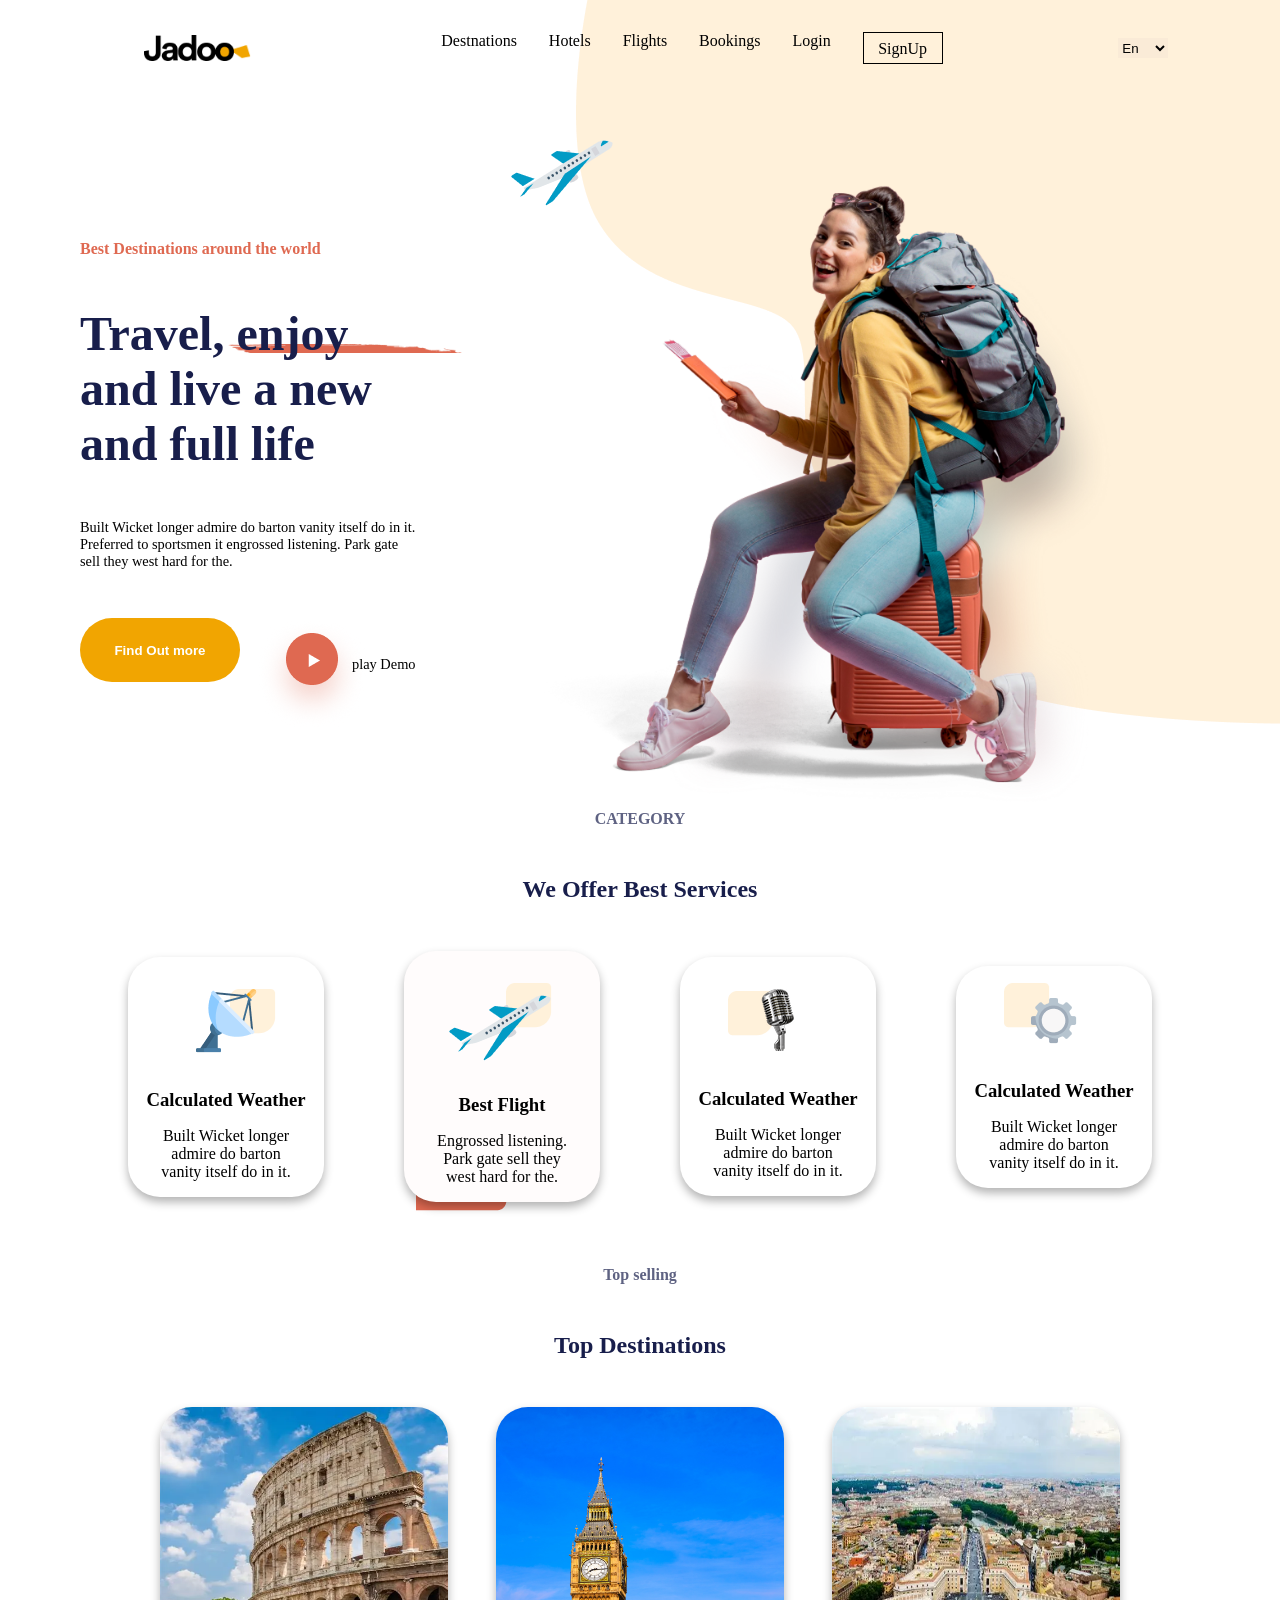
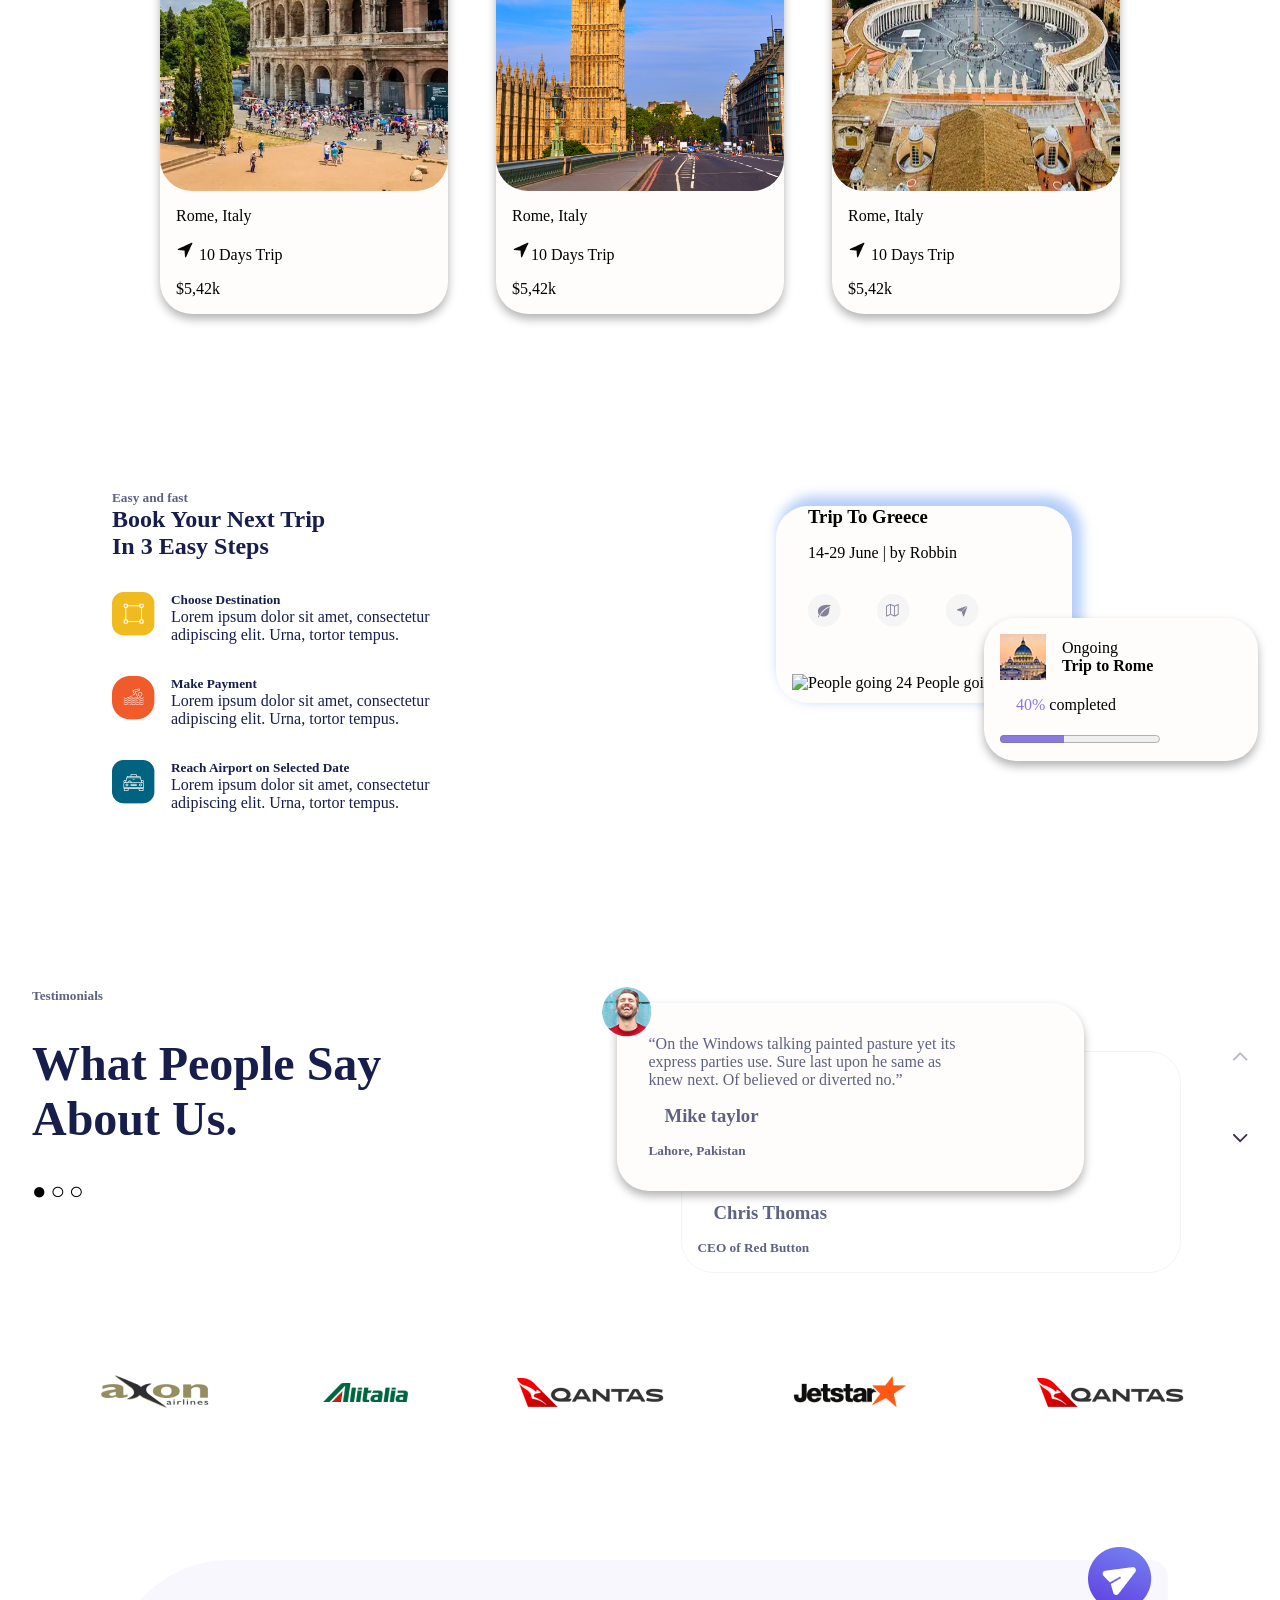
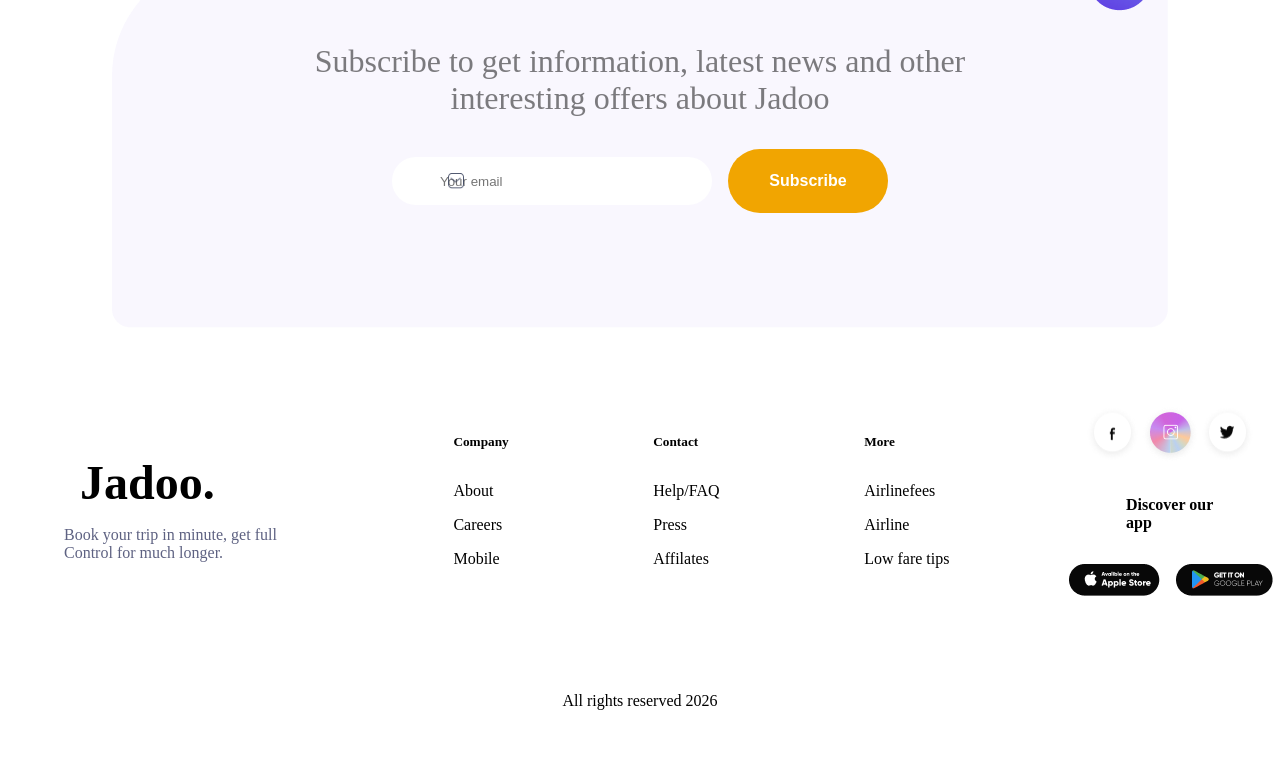
==== pages/index.html @ 971b290c "Created a subscribe section and info session with footer arrange the project folders" ====
<!DOCTYPE html>
<html lang="en">

<head>
    <meta charset="UTF-8">
    <meta name="viewport" content="width=device-width, initial-scale=1.0">
    <link rel="stylesheet" href="/pages/Styles/style.css">
    <link rel="stylesheet" href="/assents/assets/image/favicon.png">
    <title>Jadoo Travel Agency</title>
</head>

<body>
    <header class="">
        <!--navbar-->
        <nav class="nav-container">
            <!-- logo -->
            <img src="/assets/image/Jadoo.png" alt="jadoo logo" class="logo">
            <img src="/assets/image/Rectangle 24.png" alt="" class="logoColor">
            <!-- navlist -->
            <ul class="zIndex-1">
                <li> <a href="">Destnations</a></li>
                <li> <a href="">Hotels</a></li>
                <li> <a href="">Flights</a></li>
                <li> <a href=""> Bookings</a></li>
                <li> <a href=""> Login</a></li>
                <li class="signUp"> <a href=""> SignUp</a> </li>
            </ul>
            <div class="lang zIndex-1">
                <select name="language" id="" class="langSelector">
                    <option value="En" selected>En</option>
                    <option value="Fa">Fa</option>
                </select>
            </div>
        </nav>
        <div class="headerDecor">
            <img src="/assets/image/Decore.png" alt="" class="decorIMG">
            <img src="/assets/image/plane.png" alt="" class="PlaneIMG">
        </div>
 <!-- Responsive navbar -->

  <section class="mobileMenue display-desktop-none">
    <a href=""> <img src="/assets/image/menue.png" alt=""></a>
    <nav>
        <img src="/assets/image/Jadoo.png" alt="jadoo logo" class="logo">
         <ul class="">
                <li> <a href="">Destnations</a></li>
                <li> <a href="">Hotels</a></li>
                <li> <a href="">Flights</a></li>
                <li> <a href=""> Bookings</a></li>
                <li> <a href=""> Login</a></li>
                <li class="signUp"> <a href=""> SignUp</a> </li>
            </ul>
            <div class="lang">
                <select name="language" id="" class="langSelector">
                    <option value="En" selected>En</option>
                    <option value="Fa">Fa</option>
                </select>
            </div>
    </nav>
  </section>

        <!-- banner -->
        <section class="bnnerSection">
            <div class="bannerInfo">
                <h6>
                    Best Destinations around the world
                </h6>
                <h1>
                    Travel, <span class="underline-text zIndex-1"> enjoy </span> <br>
                    and live a new <br>
                    and full life
                </h1>
                <p>Built Wicket longer admire do barton vanity itself do in it. <br>
                    Preferred to sportsmen it engrossed listening. Park gate <br>
                    sell they west hard for the.</p>
                <img src="/assets/image/underline.png" alt="" class="underline">

                <div class="bannerdemo">
                    <button class="bannerBTN"> Find Out more</button>
                    <img src="/assets/image/Play button.png" alt="" class="demoIMG">
                    <p class="demoText">play Demo</p>
                    <div class="travelIMG">
                        <img src="/assets/image/Traveller 1.png" alt="" class="travelIMG">
                    </div>

                </div>
            </div>
        </section>
    </header>
    <!-- main Content -->
    <main>
        <!-- category section -->
        <section class="category  d-flex f-dir-col align-items-center gap3 w-100">
            <h4 class="text-color2">CATEGORY</h4>
            <h1 class="text-color1"> We Offer Best Services</h1>
            <div
                class=" card-container d-flex f-dir-row justify-content-center align-items-center  gap5 w-80 text-center">
                <!-- card1 -->
                <div class=" card1 pos-rel box-shadow-1 border-radius2 w-20 padding1">

                    <div class="padding-2">
                        <img src="/assets/image/satellite-dish.png" alt="" class=" ">
                        <img src="/assets/image/card rect.png" alt="" class="pos-abs right1 top1 zIndex-2 ">
                    </div>
                    <div class="margin1">
                        <h3>Calculated Weather</h3>
                        <p class="margin-top1">Built Wicket longer <br>
                            admire do barton <br>
                            vanity itself do in it.</p>
                    </div>
                </div>
                <!-- card2 -->
                <div class="card2 background-color  pos-rel zIndex-1 box-shadow-1 border-radius2 w-20 padding1">

                    <div class="">
                        <img src="/assets/image/plane.png" alt="" class="card-icon">
                        <img src="/assets/image/card rect.png" alt="" class="pos-abs right1 top1 zIndex-2 ">
                    </div>
                    <div class="margin1">
                        <h3 class="">Best Flight</h3>
                        <p class="margin-top1">
                            Engrossed listening. <br>
                            Park gate sell they <br>
                            west hard for the.
                        </p>
                    </div>
                </div>
                <!-- card3 -->
                <div class="card3 pos-rel box-shadow-1 border-radius2 w-20 padding1">

                    <div class="padding-2">
                        <img src="/assets/image/microphone.png" alt="" class=" ">
                        <img src="/assets/image/card rect.png" alt="" class="pos-abs bottom2 left2 zIndex-2 ">
                    </div>
                    <div class="margin1">
                        <h3>Calculated Weather</h3>
                        <p class="margin-top1">Built Wicket longer <br>
                            admire do barton <br>
                            vanity itself do in it.</p>
                    </div>
                </div>
                <!-- card4 -->
                <div class="card4 pos-rel box-shadow-1 border-radius2 w-20 padding1">

                    <div class="padding-2">
                        <img src="/assets/image/spanner.png" alt="" class=" ">
                        <img src="/assets/image/card rect.png" alt="" class="pos-abs bottom2 left2 zIndex-2 ">
                    </div>
                    <div class="margin1">
                        <h3>Calculated Weather</h3>
                        <p class="margin-top1">Built Wicket longer <br>
                            admire do barton <br>
                            vanity itself do in it.</p>
                    </div>
                </div>

            </div>
            <img src="/assets/image/under Card.png" alt="" class=" width3 height4 pos-abs top3 left3">
        </section>
        <!-- Top selling -->
        <section
            class="topSelling padding-2 d-flex f-dir-col align-items-center justify-content-center margin-auto w-80">
            <h4 class="text-color2 padding-2">Top selling</h4>
            <h1 class="text-color1 padding-1">Top Destinations</h1>
            <div class=" card-container d-flex f-dir-row align-items-center justify-content-center margin-2 gap3 w-100">
                <div class="card1 box-shadow-1 background-color border-radius2  f-1">
                    <img src="/assets/image/rome.webp" alt=""
                        class="d-block border-radius2 w-100 aspect-ratio1 object-fit-cover">
                    <p class=" margin-1"> Rome, Italy </p>

                    <p class="margin-1"> <span> <img src="/assets/image/navigation 1.png" alt=""> 10 Days Trip</span></p>
                    <p class="margin-1">$5,42k</p>
                </div>
                <div class="card2 box-shadow-1 background-color border-radius2  f-1">
                    <img src="/assets/image/london.jpg" alt=""
                        class="d-block border-radius2 w-100 aspect-ratio1 object-fit-cover">
                    <p class=" margin-1"> Rome, Italy </p>

                    <p class="margin-1"> <span> <img src="/assets/image/navigation 1.png" alt=""></span>10 Days Trip </p>
                    <p class="margin-1">$5,42k</p>
                </div>
                <div class="card3 box-shadow-1 background-color border-radius2  f-1">
                    <img src="/assets/image/Europ.webp" alt=""
                        class="d-block border-radius2 w-100 aspect-ratio1 object-fit-cover">
                    <p class=" margin-1"> Rome, Italy </p>

                    <p class="margin-1"> <span> <img src="/assets/image/navigation 1.png" alt=""></span> 10 Days Trip</p>
                    <p class="margin-1">$5,42k</p>
                </div>
            </div>
        </section>
        <!-- Easy and fast section -->
        <section class="trip-section d-flex justify-content-space f-dir-row gap6 margin-0 margin-top1 padding-6">

            <div class="first-part ">

                <div class="heading-area margin-bottom ">
                    <h5 class="text-color2">Easy and fast</h5>

                    <h1 class="text-color1">
                        Book Your Next Trip <br>
                        In 3 Easy Steps
                    </h1>
                </div>
                <div class="steps ">

                    <div class="step d-flex f-dir-row gap1">

                
                        <div class="icon">
                            <img src="/assets/image/icon1.png" alt="Choose destination icon" class="">
                        </div> 

                        <div class="step-content text-color1">
                            <h5>Choose Destination</h5>
                            <p>
                                Lorem ipsum dolor sit amet, consectetur <br>
                                adipiscing elit. Urna, tortor tempus.
                            </p>
                        </div>

                    </div>
                    <div class="step d-flex f-dir-row gap1">

                        <div class="icon">
                            <img src="/assets/image/icon2.png" alt="Choose destination icon" class="">
                        </div>

                        <div class="step-content text-color1">
                            <h5>Make Payment</h5>
                            <p>
                                Lorem ipsum dolor sit amet, consectetur <br>
                                adipiscing elit. Urna, tortor tempus.
                            </p>
                        </div>

                    </div>
                    <div class="step d-flex f-dir-row gap1" >

                        <div class="icon">
                            <img src="/assets/image/icon3.png" alt="Choose destination icon" class="">
                        </div>

                        <div class="step-content text-color1 ">
                            <h5>Reach Airport on Selected Date</h5>
                            <p>
                                Lorem ipsum dolor sit amet, consectetur <br>
                                adipiscing elit. Urna, tortor tempus.
                            </p>
                        </div>

                    </div>
                   
                </div>
            </div>
            <!-- second box -->
            <div class="second-part pos-rel padding-right">
<!-- box1 -->
                <div class="box1 border-radius2 background-color pos-rel box-shadow-2">
                    <div class="trip/assets/image/>
                        <img src="/assets/image/box/assets/image/png" alt="Trip to Greece" class="w-95">
                    </div>
                    <div class="trip-info margin-top1">
                        <h3 class="margin-top1">Trip To Greece</h3>

                        <p class="margin-top1">
                            14-29 June | by Robbin
                        </p>
                   </div>
                   <div class="trip-icons margin-1 ">

                        <img src="/assets/image/LEAF.png" alt="Nature" class="padding-1">
                        <img src="/assets/image/map icon.png" alt="Map" class="padding-1 ">
                        <img src="/assets/image/send.png" alt="Send" class="padding-1">

                    </div>
                    <div class="people-going d-flex align-items-center justify-content-space gap1 margin-1 ">
                        <p class="people-count">
                            <img src=/assets/image/building 1.png" alt="People going">
                            <span>24 People going</span>
                        </p>
                        <button class="favoriteBTN" type="button" aria-label="Add trip to favorites">&#9825;</button>
                    </div>
                </div>
<!-- Box 2 -->
                <div class="box2 border-radius2 background-color pos-abs  top-left4 box-shadow-1 w-70 h-1 padding-1 ">
                    <div class="box2-content d-flex f-dir-row align-items-center gap1 ">
                        <img src="/assets/image/box2.png" alt="Rome trip/assets/image/ class="d-inline-block w-h-round">
                        <div class="d-flex f-dir-col ">
                             <p class="ongoing-label">Ongoing</p>
                        <h4 class="rome-trip-label">Trip to Rome</h4>
                        </div>
                       
                    </div>
                   <p class="progressCount margin-0 padding-1">
                        <span class="purple-color">40%</span> completed
                   </p>
                    <progress max="100" value="40" class="progressBar purple-color"></progress>
                </div>

            
            </div>


        </section>
<!-- Testemonial -->
 <section class="Testimonials padding-1 d-flex f-dir-row gap3 justify-content-space align-items-center  ">
    <div class="rightSide f-1">
        <h5 class=" margin-1 text-color2">Testimonials</h5>
        <p class="padding-1 text-color1 font-size4">What People Say <br>
            About Us.</p>
            <div class="dots padding-1">
            <span class="font-size1">&#9679;</span>
            <span class="font-size1">&cir;</span>
            <span class="font-size1">&cir;</span>
            </div>
            
    </div>
    
    <div class="secondBox f-1 pos-rel zIndex-1 ">
        <div class="testemonialCard w-fit pos-rel background-color border-radius2 box-shadow-1 padding-2 zIndex-1">
            <img src="/assets/image/comment.png" alt="User Profile" class="w-h-round pos-abs top-right5 zIndex-1">
            <p class="text-color2 padding-right">“On the Windows talking painted pasture yet its <br>
                 express parties use. Sure last upon he same as <br>
                 knew next. Of believed or diverted no.”</p>
                 <h3 class="margin-1 text-color2">
                    Mike taylor
                 </h3 >
                 <h5 class="testimonial-location text-color2">Lahore, Pakistan</h5>
        </div>
            <div class="underBox pos-abs border top-bottom6 margin-0 border-radius2 padding-1 ">
                 <p class="text-color2 padding-2">“On the Windows talking painted pasture yet its <br>
                 express parties use. Sure last upon he same as <br>
                 knew next. Of believed or diverted no.”</p>
                 <h3 class="margin-1 text-color2">
                  Chris Thomas
                 </h3 >
                  <h5 class="testimonial-location text-color2">CEO of Red Button</span>
                 </div>
    </div>
    <div class="arrow d-flex f-dir-col gap4 margin-0 padding-1">
        <span><img src="/assets/image/Vector 2.png" alt=""></span>
        <span><img src="/assets/image/Vector 3.png" alt=""></span>
    </div>
 </section>
<!--Logo Section -->
<section>
   <div class="d-flex f-dir-row align-items-center justify-content-space padding-6 ">
     <img src="/assets/image/logo1.png" alt="">
    <img src="/assets/image/logo2.png" alt="">
    <img src="/assets/image/logo3.png" alt="">
    <img src="/assets/image/logo4.png" alt="">
    <img src="/assets/image/logo5.png" alt="">
   </div>
</section>
<!-- Subscribe -->
 <section class="subscribtion pos-rel">
    <img src="/assets/image/send Icon.png" alt="" class="sendIcon pos-abs right-top8">
    <div>
        <p class="">Subscribe to get information, latest news and other <br>
interesting offers about Jadoo</p>
    </div>
    <div class="email-area pos-rel padding-2">
    <span class="pos-abs left7 email-icon">
        <img src="/assets/image/email.png" alt="">
    </span>

    <input type="text" placeholder="Your email">
    <button type="button" class="bannerBTN font-size2">Subscribe</button>
</div>
 </section>
<!-- Info Section -->
 <section class="infoContainer  margin-2 d-flex f-dir-row justify-content-space align-items-center">
    <div class="name-container padding-2">
        <h2 class="margin-1 font-size4">Jadoo.</h2>
        <p class="text-color2">Book your trip in minute, get full <br>
Control for much longer.
</p>
    </div>
    <div class="company d-flex gap2 f-dir-col ">
        <h5>Company</h5>
        <ul class="list-style-none d-flex gap1 f-dir-col ">
            
            <li>About</li>
            <li>Careers</li>
            <li>Mobile</li>
        </ul>
    </div>
    <div class="contact d-flex gap2 f-dir-col ">
        <h5>Contact</h5>
        <ul class=" list-style-none  d-flex gap1 f-dir-col">  
            <li>Help/FAQ</li>
            <li>Press</li>
            <li>Affilates</li>
        </ul>
    </div>
    <div class="more d-flex gap2 f-dir-col">
         <h5 class="">More</h5>
        <ul class="list-style-none  d-flex gap1 f-dir-col">    
            <li>Airlinefees</li>
            <li>Airline</li>
            <li>Low fare tips</li>
        </ul>
    </div>
    <div class="logo d-flex f-dir-col gap2">
        <div class="d-flex f-dir-row justify-content-center ">
            <img src="/assets/image/facebook.png" alt="">
            <img src="/assets/image/Social.png" alt="">
            <img src="/assets/image/Social (1).png" alt="">
        </div>
        <div class="d-flex f-dir-col align-items-center gap2">
            <h4>Discover our app</h4>
            <div class="d-flex f-dir-row gap1">
          <img src="/assets/image/Play Store.png" alt="">
            <img src="/assets/image/Google Play.png" alt=""></div>
          
        </div>
    </div>
 </section>

    </main>
    <footer class="padding-2 text-center margin-2">
        <p>All rights reserved 2026</p>
    </footer>
</body>

</html>
---- pages/Styles/style.css ----
*{
    box-sizing: border-box;
   margin: 0;
   padding: 0;
   transition: all 0.1s ease-in;
}
/* Header Style */
header{
   position: relative;
}
.logo{
    position: relative;
    margin: 2rem;
    width:90px;
}
.logoColor{
    width: 2rem;
    position: absolute;
    top: 2.8rem;
    left: 13.7rem;
    z-index: -1;
}
/* Navabr style */
.nav-container{
    display: flex;
    flex-direction: row;
    align-items: center;
    justify-content: space-evenly;
    gap: 2rem;
}
.nav-container a{
   text-decoration: none;
   color: black;
}
.nav-container ul{
    display: flex;
     margin: 2rem;
     list-style: none;
     gap: 2rem;

}
.signUp{
    border: solid 1px black;
   width: 5rem;
   height: 2rem;
   text-align: center;
   line-height: 2rem;
}
.langSelector{
    border: none;
    width: 50px;
    height: 20px;
    background-color: antiquewhite;
}
.langSelector:hover{
    cursor: pointer;
    background-color: azure;
    transition: all 0.3s ease-in;
}

/* Right side images */
.decorIMG{
    position: absolute;
    right: 0;
    top: 0; 
}
.PlaneIMG{
    position: absolute;
    right: 40rem;

}
.zIndex-1{
    z-index: 100;
}
/* banner style */
.bnnerSection{
    position: relative;
    display: flex;
    margin-top:4rem;
    width: 100%;
}
.bannerInfo{
    display: flex;
    flex-direction: column;
    justify-content: center;
    padding: 5rem;
    gap: 3rem;
   
}
.bannerInfo h6{
    color: #DF6951;
    font-size: 1rem;
}
.bannerInfo h1{
    font-size: 3rem;
    color: #181E4B;
}
.underline{
    width: 18rem;
    position: absolute;
    top: 11.5rem;
   left: 14rem;

}
.underline-text{
    position: relative;
}
.bannerInfo p{
    font-size: 0.9rem;
}
.bannerdemo{
 flex-direction: row;
 display: flex;
 gap: 1rem;

}
.bannerBTN{
    width: 10rem;
    height: 4rem;
    border: none;
    background-color: #F1A501;
    color: white;
    border-radius: 5rem;
   font-weight: bold;
}
.demoIMG{
    position: relative;
}
.demoText{
    position: absolute;
    left: 22rem;
    top: 31rem;
   
}
.travelIMG{
    position: absolute;
    right: 5rem;
    bottom: 0;
    width: 70%;  
}

/* Main Content style */
.favoriteBTN{
    width: 2.5rem;
    height: 2.5rem;
    display: inline-flex;
    align-items: center;
    justify-content: center;
    padding: 0;
    font-size: 2rem;
    background: none;
    border: none;

 }
.favoriteBTN:hover{
    color: red;
}
.boxIMG{
    width: 50px;
    height: 50px;
    border-radius: 5rem;
    
}
.subscribtion{
    background: url(/image/back.png) center no-repeat;
    text-align: center;
    border-radius: 10rem;
    padding: 6rem;
}
.subscribtion p{
    font-size: 2rem;
    opacity: 0.5;
}
.subscribtion input{
    width: 20rem;
    height: 3rem;
    border: none;
    border-radius: 1.5rem;
    padding: 0 1rem 0 3rem;
    margin-top: 0;
   
}
.email-area{
    display: flex;
    align-items: center;
    justify-content: center;
    gap: 1rem;
}
.email-icon{
    display: flex;
    align-items: center;
    pointer-events: none;
}
.email-icon img{
    width: 1rem;
    height: 1rem;
}

/* classBased style */
.background-color{
    background-color: rgb(255, 252, 252);
}

.text-color1{
    color: #181E4B;
    
}
.text-color2{
    color: #5E6282;
}
.purple-color{
    accent-color: #8A79DF;
    color: #8A79DF;
}
.font-size1{
    font-size: 1.5rem;
}
.font-size2{
    font-size: 1rem
}
.font-size3{
    font-size:12px;
}
.font-size4{
    font-size: 3rem;
    font-weight: bold;
}
.text-center{
    text-align: center;
}

.d-inline-block{
    display: inline;
}
.border-radius2{
    border-radius: 2rem;
}
.display-desktop-none{
    display: none ;
}
.d-flex{
    display: flex;
}
.f-1{
    flex: 1;
}
.f-dir-row{
    flex-direction: row;
}
.f-dir-col{
    flex-direction: column;
}
.justify-content-center{
    justify-content: center;
    
}
.justify-content-space{
    justify-content: space-between;
}
.justify-content-evenly{
    justify-content: space-evenly;
}
.align-items-center{
   align-items: center;
}
.aspect-ratio1{
    aspect-ratio: 3/4;
}
.boject-fit-cover{
    object-fit: cover;
}
.gap1{
    gap: 1rem;
}
.gap2{
    gap: 2rem;
}
.gap3{
    gap: 3rem;
}
.gap4{
    gap: 4rem;
}
.gap5{
    gap: 5rem;
}
.gap6{
    gap: 6rem;
}
.w-100{
    width: 100%;
}
.w-h-round{
    width: 50px;
    height: 50px;
    border-radius: 5rem;
}
.w-80{
    width: 80%;
}
.w-95{
    width: 95%;
}
.w-33{
    width: 33%;
}
.w-20{
    width: 20%;
}
.w-70{
    width: 70%;
}
.w-fit{
    width: fit-content;
    max-width: 100%;
}
.list-style-none{
    list-style: none;
}
.h-1{
    height: 8.95rem;
}

.right1{
    right: 3rem;
}
.top1{
    top: 2rem ;
}
.left2{
    left: 3rem;
}
.bottom2{
    bottom: 10rem;
}
.left3{
 left:26rem;
}
.top3{
   top: 70rem;
}
.top-left4{
    top: 8rem;
    left: 13rem;
}
.top-right5{
    top:-1rem;
    right: 27rem;  
}
.top-bottom6{
    top: 3rem;
    left: 4rem;
    z-index: 1;
    width: 500px;
}
.left7{
    left: 22rem;
    top: 50%;
    bottom: 4rem;
   
}
.right-top8{
    right:8rem;
    top:0;
}
.zIndex-2{
    z-index: -1;
}
.z-index-3{
    z-index: -100;
}
.pos-rel{
    position: relative;
}
.pos-abs{
    position: absolute;
}
.d-block{
    display: block;
}
.margin-0{
    margin: 0;
}
.padding-1{
    padding: 1rem;
}
.padding-2{
    padding: 2rem;
}
.padding-6{
    padding: 6rem;
}
.padding-right{
    padding-right: 6rem;
}
.margin-auto{
    margin-left: auto;
    margin-right: auto;
}
.padding-0{
    padding: 0;
}
.margin-1{
    margin: 1rem;
}
.margin-bottom{
    margin-bottom:2rem ;
}
.margin-2{
    margin: 2rem;
}
.step{
    margin-bottom: 2rem;
}
.paddingL1{
    padding-left: 2rem;
}

.margin-top1{
    margin: 1rem;
}

.box-shadow-1{
    box-shadow: 0 5px 10px rgba(0, 0, 0, 0.3);
}
.box-shadow-2{
    box-shadow: 6px -6px 12px 4px rgba(11, 93, 235, 0.3);
}

.border{
    border: 1px solid rgba(0, 0, 0, 0.048);
}
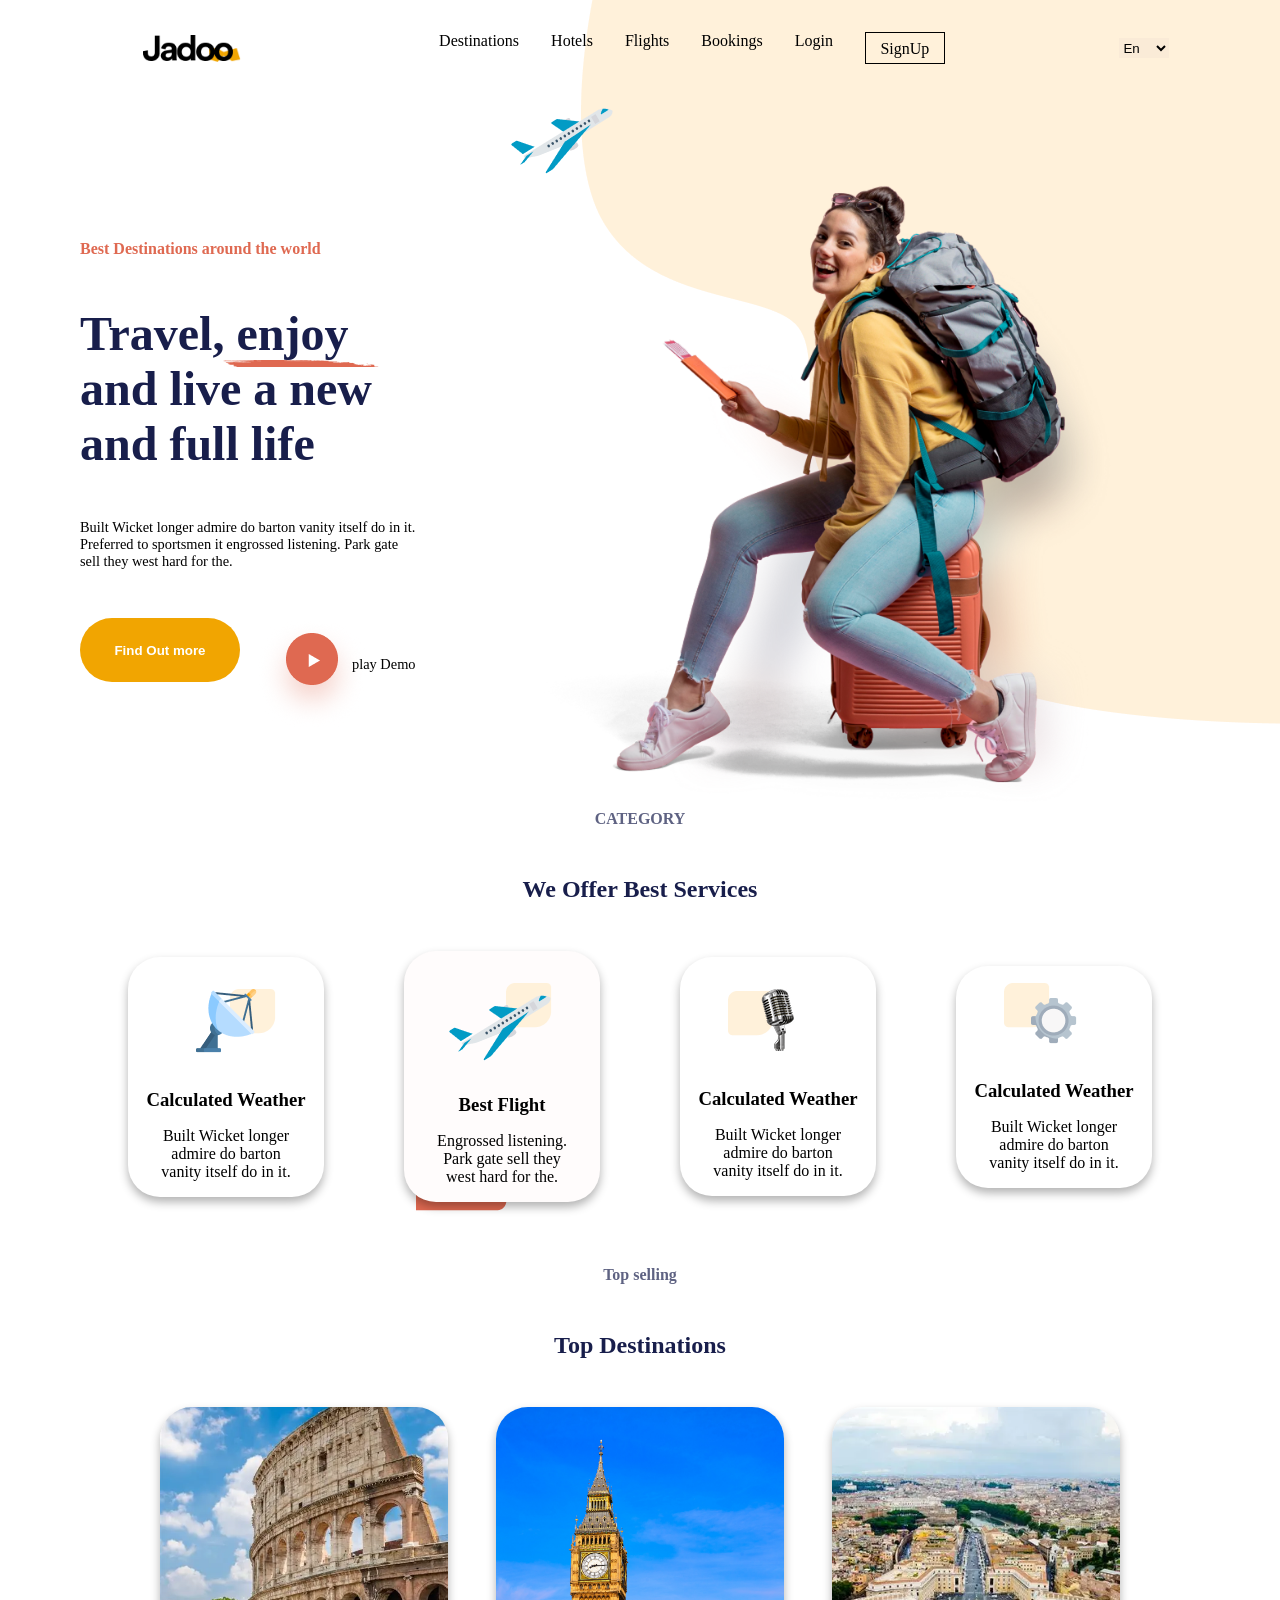
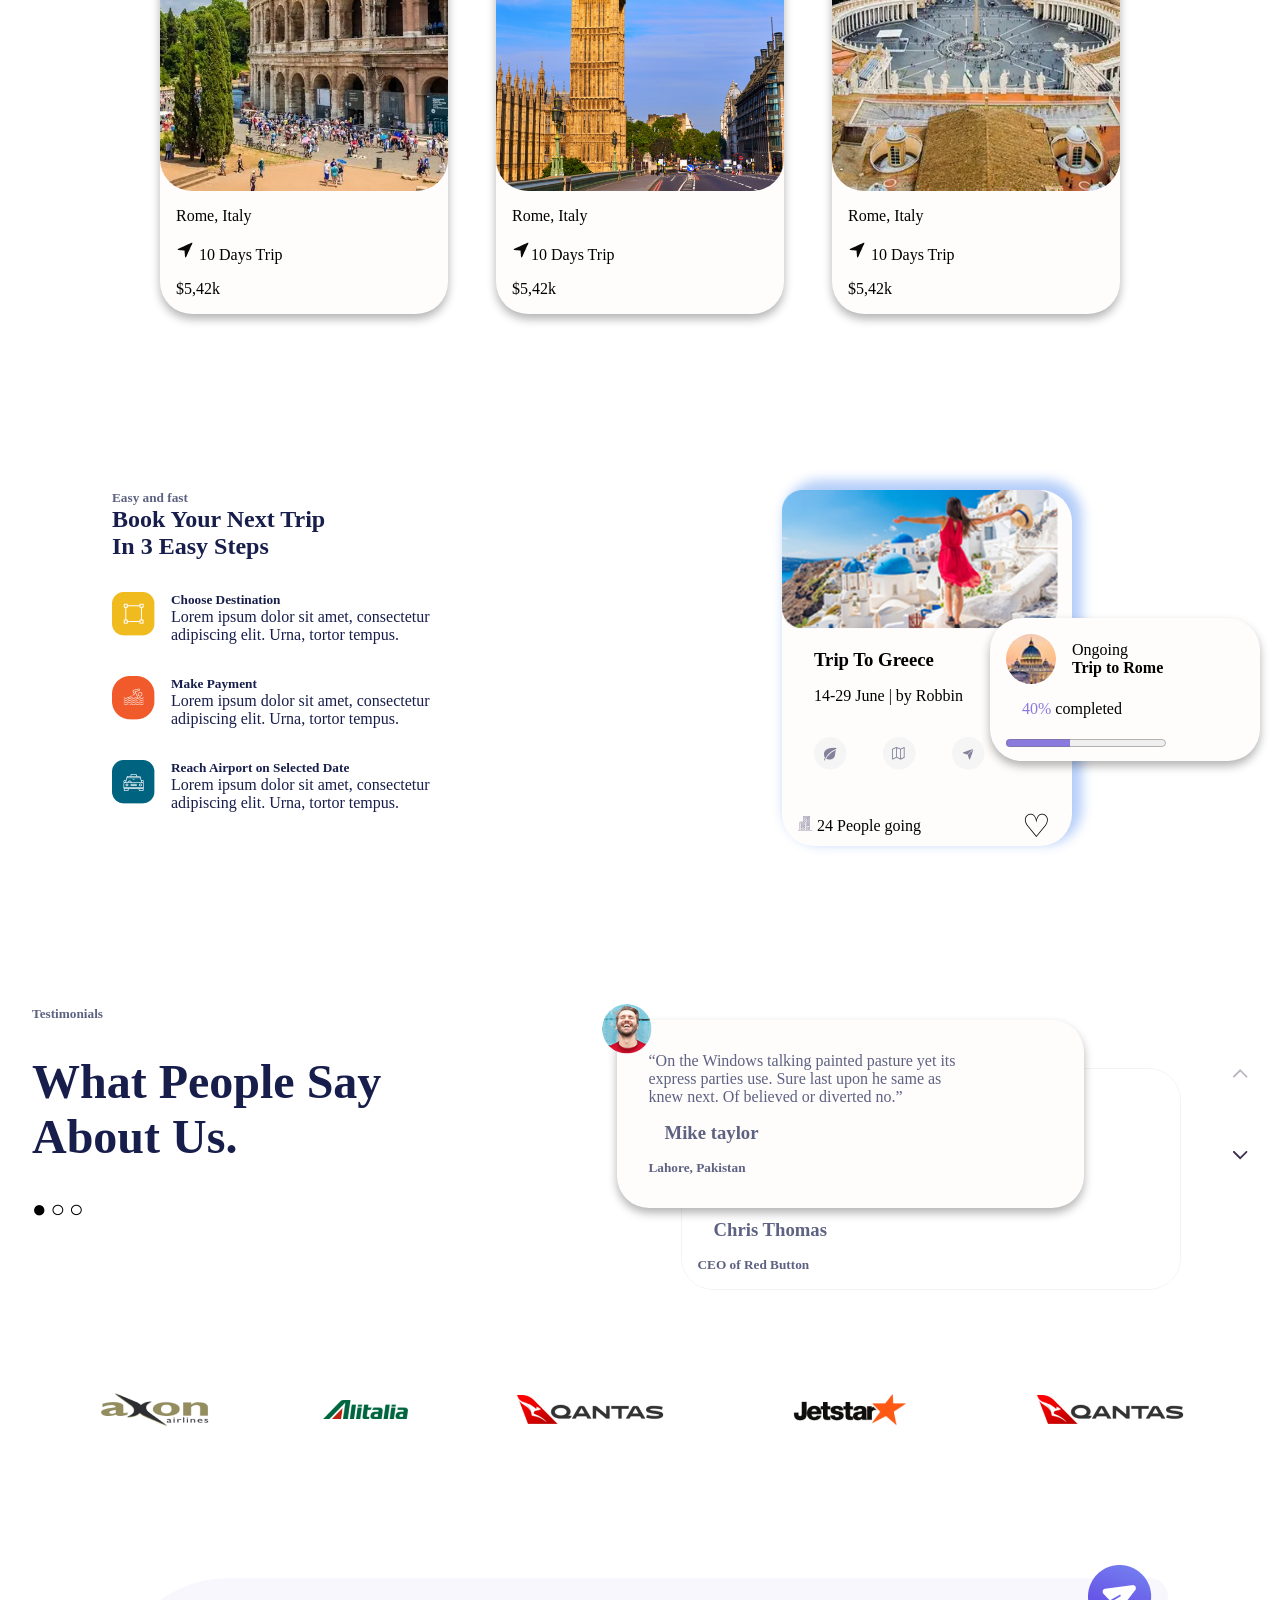
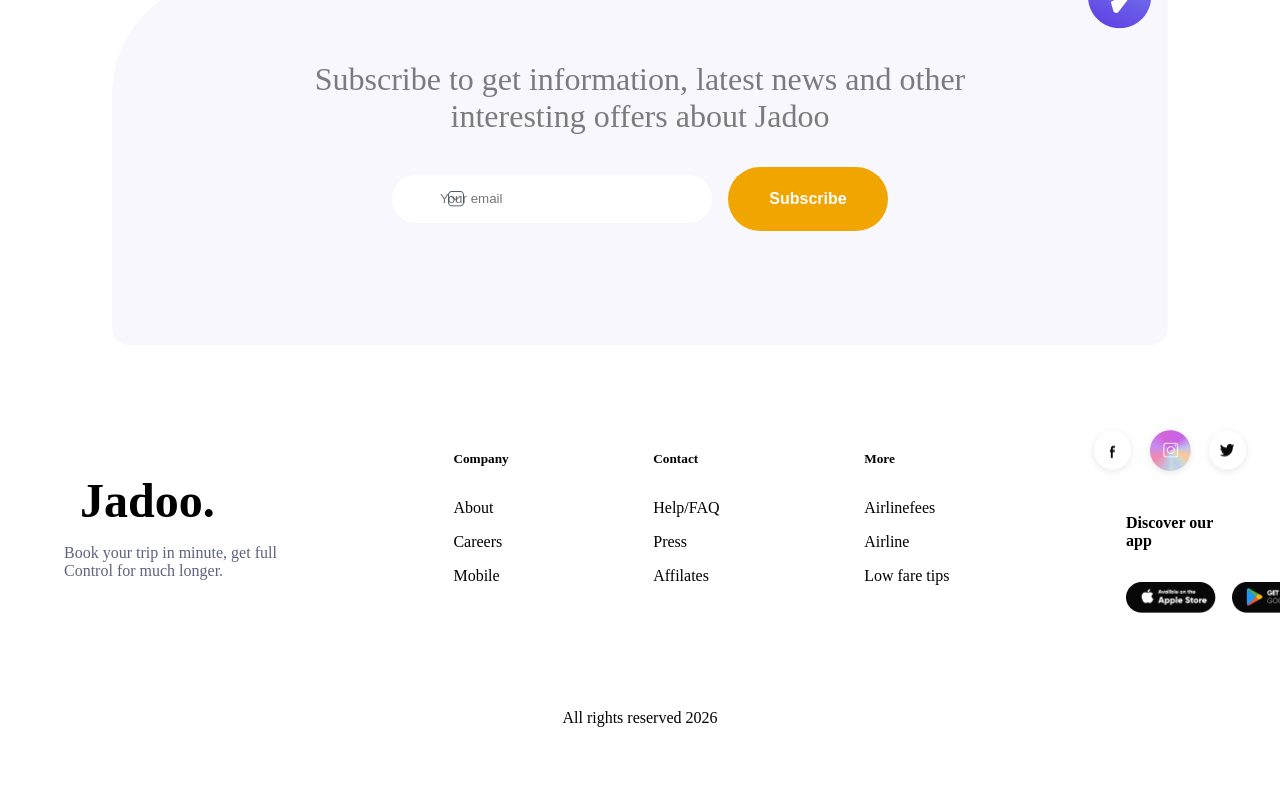
==== commit 307e81c2: "Added responsive breakpoints for tablet and mobile layouts. Improved mobile navigation with CSS-only" ====
--- a/pages/index.html
+++ b/pages/index.html
@@ -4,21 +4,24 @@
 <head>
     <meta charset="UTF-8">
     <meta name="viewport" content="width=device-width, initial-scale=1.0">
-    <link rel="stylesheet" href="/pages/Styles/style.css">
-    <link rel="stylesheet" href="/assents/assets/image/favicon.png">
+    <link rel="stylesheet" href="Styles/style.css">
+    <link rel="icon" type="image/png" href="../assets/image/favicon.png?v=2">
     <title>Jadoo Travel Agency</title>
 </head>
 
 <body>
     <header class="">
+        <!-- Desktop Navbar -->
         <!--navbar-->
-        <nav class="nav-container">
+        <nav class="nav-container nav-desktop">
             <!-- logo -->
-            <img src="/assets/image/Jadoo.png" alt="jadoo logo" class="logo">
-            <img src="/assets/image/Rectangle 24.png" alt="" class="logoColor">
+            <div class="logo-wrap">
+                <img src="../assets/image/Jadoo.png" alt="jadoo logo" class="logo">
+                <img src="../assets/image/Rectangle 24.png" alt="" class="logoColor">
+            </div>
             <!-- navlist -->
             <ul class="zIndex-1">
-                <li> <a href="">Destnations</a></li>
+                <li> <a href="">Destinations</a></li>
                 <li> <a href="">Hotels</a></li>
                 <li> <a href="">Flights</a></li>
                 <li> <a href=""> Bookings</a></li>
@@ -33,17 +36,23 @@
             </div>
         </nav>
         <div class="headerDecor">
-            <img src="/assets/image/Decore.png" alt="" class="decorIMG">
-            <img src="/assets/image/plane.png" alt="" class="PlaneIMG">
+            <img src="../assets/image/Decore.png" alt="" class="decorIMG">
+            <img src="../assets/image/plane.png" alt="" class="PlaneIMG">
         </div>
  <!-- Responsive navbar -->
 
-  <section class="mobileMenue display-desktop-none">
-    <a href=""> <img src="/assets/image/menue.png" alt=""></a>
-    <nav>
-        <img src="/assets/image/Jadoo.png" alt="jadoo logo" class="logo">
+  <section class="mobileMenue display-mobile-none">
+    <img src="../assets/image/Jadoo.png" alt="jadoo logo" class="logo">
+        <a href="#mobileNav" class="menuBTN" aria-label="Open menu">
+                <img src="../assets/image/menue.png" alt="">
+        </a>
+        <nav id="mobileNav" aria-label="Mobile navigation">
+            <a href="#" class="closeMenu" aria-label="Close menu">
+                <img src="../assets/image/exit menue.png" alt="">
+            </a>
+        
          <ul class="">
-                <li> <a href="">Destnations</a></li>
+                <li> <a href="">Destinations</a></li>
                 <li> <a href="">Hotels</a></li>
                 <li> <a href="">Flights</a></li>
                 <li> <a href=""> Bookings</a></li>
@@ -66,21 +75,20 @@
                     Best Destinations around the world
                 </h6>
                 <h1>
-                    Travel, <span class="underline-text zIndex-1"> enjoy </span> <br>
+                    Travel, <span class="underline-text zIndex-1">enjoy<img src="../assets/image/underline.png" alt="" class="underline"></span> <br>
                     and live a new <br>
                     and full life
                 </h1>
                 <p>Built Wicket longer admire do barton vanity itself do in it. <br>
                     Preferred to sportsmen it engrossed listening. Park gate <br>
                     sell they west hard for the.</p>
-                <img src="/assets/image/underline.png" alt="" class="underline">
 
                 <div class="bannerdemo">
                     <button class="bannerBTN"> Find Out more</button>
-                    <img src="/assets/image/Play button.png" alt="" class="demoIMG">
+                    <img src="../assets/image/Play button.png" alt="" class="demoIMG">
                     <p class="demoText">play Demo</p>
                     <div class="travelIMG">
-                        <img src="/assets/image/Traveller 1.png" alt="" class="travelIMG">
+                        <img src="../assets/image/Traveller 1.png" alt="" class="travelIMG">
                     </div>
 
                 </div>
@@ -99,8 +107,8 @@
                 <div class=" card1 pos-rel box-shadow-1 border-radius2 w-20 padding1">
 
                     <div class="padding-2">
-                        <img src="/assets/image/satellite-dish.png" alt="" class=" ">
-                        <img src="/assets/image/card rect.png" alt="" class="pos-abs right1 top1 zIndex-2 ">
+                        <img src="../assets/image/satellite-dish.png" alt="" class=" ">
+                        <img src="../assets/image/card rect.png" alt="" class="pos-abs right1 top1 zIndex-2 ">
                     </div>
                     <div class="margin1">
                         <h3>Calculated Weather</h3>
@@ -113,8 +121,8 @@
                 <div class="card2 background-color  pos-rel zIndex-1 box-shadow-1 border-radius2 w-20 padding1">
 
                     <div class="">
-                        <img src="/assets/image/plane.png" alt="" class="card-icon">
-                        <img src="/assets/image/card rect.png" alt="" class="pos-abs right1 top1 zIndex-2 ">
+                        <img src="../assets/image/plane.png" alt="" class="card-icon">
+                        <img src="../assets/image/card rect.png" alt="" class="pos-abs right1 top1 zIndex-2 ">
                     </div>
                     <div class="margin1">
                         <h3 class="">Best Flight</h3>
@@ -129,8 +137,8 @@
                 <div class="card3 pos-rel box-shadow-1 border-radius2 w-20 padding1">
 
                     <div class="padding-2">
-                        <img src="/assets/image/microphone.png" alt="" class=" ">
-                        <img src="/assets/image/card rect.png" alt="" class="pos-abs bottom2 left2 zIndex-2 ">
+                        <img src="../assets/image/microphone.png" alt="" class=" ">
+                        <img src="../assets/image/card rect.png" alt="" class="pos-abs bottom2 left2 zIndex-2 ">
                     </div>
                     <div class="margin1">
                         <h3>Calculated Weather</h3>
@@ -143,8 +151,8 @@
                 <div class="card4 pos-rel box-shadow-1 border-radius2 w-20 padding1">
 
                     <div class="padding-2">
-                        <img src="/assets/image/spanner.png" alt="" class=" ">
-                        <img src="/assets/image/card rect.png" alt="" class="pos-abs bottom2 left2 zIndex-2 ">
+                        <img src="../assets/image/spanner.png" alt="" class=" ">
+                        <img src="../assets/image/card rect.png" alt="" class="pos-abs bottom2 left2 zIndex-2 ">
                     </div>
                     <div class="margin1">
                         <h3>Calculated Weather</h3>
@@ -155,7 +163,7 @@
                 </div>
 
             </div>
-            <img src="/assets/image/under Card.png" alt="" class=" width3 height4 pos-abs top3 left3">
+            <img src="../assets/image/under Card.png" alt="" class=" width3 height4 pos-abs top3 left3">
         </section>
         <!-- Top selling -->
         <section
@@ -164,27 +172,27 @@
             <h1 class="text-color1 padding-1">Top Destinations</h1>
             <div class=" card-container d-flex f-dir-row align-items-center justify-content-center margin-2 gap3 w-100">
                 <div class="card1 box-shadow-1 background-color border-radius2  f-1">
-                    <img src="/assets/image/rome.webp" alt=""
+                    <img src="../assets/image/rome.webp" alt="Rome, Italy"
                         class="d-block border-radius2 w-100 aspect-ratio1 object-fit-cover">
                     <p class=" margin-1"> Rome, Italy </p>
 
-                    <p class="margin-1"> <span> <img src="/assets/image/navigation 1.png" alt=""> 10 Days Trip</span></p>
+                    <p class="margin-1"> <span> <img src="../assets/image/navigation 1.png" alt=""> 10 Days Trip</span></p>
                     <p class="margin-1">$5,42k</p>
                 </div>
                 <div class="card2 box-shadow-1 background-color border-radius2  f-1">
-                    <img src="/assets/image/london.jpg" alt=""
+                    <img src="../assets/image/london.jpg" alt="London, United Kingdom"
                         class="d-block border-radius2 w-100 aspect-ratio1 object-fit-cover">
                     <p class=" margin-1"> Rome, Italy </p>
 
-                    <p class="margin-1"> <span> <img src="/assets/image/navigation 1.png" alt=""></span>10 Days Trip </p>
+                    <p class="margin-1"> <span> <img src="../assets/image/navigation 1.png" alt=""></span>10 Days Trip </p>
                     <p class="margin-1">$5,42k</p>
                 </div>
                 <div class="card3 box-shadow-1 background-color border-radius2  f-1">
-                    <img src="/assets/image/Europ.webp" alt=""
+                    <img src="../assets/image/Europ.webp" alt="Europe destination"
                         class="d-block border-radius2 w-100 aspect-ratio1 object-fit-cover">
                     <p class=" margin-1"> Rome, Italy </p>
 
-                    <p class="margin-1"> <span> <img src="/assets/image/navigation 1.png" alt=""></span> 10 Days Trip</p>
+                    <p class="margin-1"> <span> <img src="../assets/image/navigation 1.png" alt=""></span> 10 Days Trip</p>
                     <p class="margin-1">$5,42k</p>
                 </div>
             </div>
@@ -208,7 +216,7 @@
 
                 
                         <div class="icon">
-                            <img src="/assets/image/icon1.png" alt="Choose destination icon" class="">
+                            <img src="../assets/image/icon1.png" alt="Choose destination icon" class="">
                         </div> 
 
                         <div class="step-content text-color1">
@@ -223,7 +231,7 @@
                     <div class="step d-flex f-dir-row gap1">
 
                         <div class="icon">
-                            <img src="/assets/image/icon2.png" alt="Choose destination icon" class="">
+                            <img src="../assets/image/icon2.png" alt="Payment icon" class="">
                         </div>
 
                         <div class="step-content text-color1">
@@ -238,7 +246,7 @@
                     <div class="step d-flex f-dir-row gap1" >
 
                         <div class="icon">
-                            <img src="/assets/image/icon3.png" alt="Choose destination icon" class="">
+                            <img src="../assets/image/icon3.png" alt="Airport icon" class="">
                         </div>
 
                         <div class="step-content text-color1 ">
@@ -257,8 +265,8 @@
             <div class="second-part pos-rel padding-right">
 <!-- box1 -->
                 <div class="box1 border-radius2 background-color pos-rel box-shadow-2">
-                    <div class="trip/assets/image/>
-                        <img src="/assets/image/box/assets/image/png" alt="Trip to Greece" class="w-95">
+                    <div class="trip-image">
+                        <img src="../assets/image/box image.png" alt="Trip to Greece" class="w-95">
                     </div>
                     <div class="trip-info margin-top1">
                         <h3 class="margin-top1">Trip To Greece</h3>
@@ -269,14 +277,14 @@
                    </div>
                    <div class="trip-icons margin-1 ">
 
-                        <img src="/assets/image/LEAF.png" alt="Nature" class="padding-1">
-                        <img src="/assets/image/map icon.png" alt="Map" class="padding-1 ">
-                        <img src="/assets/image/send.png" alt="Send" class="padding-1">
+                        <img src="../assets/image/LEAF.png" alt="Nature" class="padding-1">
+                        <img src="../assets/image/map icon.png" alt="Map" class="padding-1 ">
+                        <img src="../assets/image/send.png" alt="Send" class="padding-1">
 
                     </div>
                     <div class="people-going d-flex align-items-center justify-content-space gap1 margin-1 ">
                         <p class="people-count">
-                            <img src=/assets/image/building 1.png" alt="People going">
+                            <img src="../assets/image/building 1.png" alt="People going">
                             <span>24 People going</span>
                         </p>
                         <button class="favoriteBTN" type="button" aria-label="Add trip to favorites">&#9825;</button>
@@ -285,7 +293,7 @@
 <!-- Box 2 -->
                 <div class="box2 border-radius2 background-color pos-abs  top-left4 box-shadow-1 w-70 h-1 padding-1 ">
                     <div class="box2-content d-flex f-dir-row align-items-center gap1 ">
-                        <img src="/assets/image/box2.png" alt="Rome trip/assets/image/ class="d-inline-block w-h-round">
+                        <img src="../assets/image/box2.png" alt="Rome trip image" class="d-inline-block w-h-round">
                         <div class="d-flex f-dir-col ">
                              <p class="ongoing-label">Ongoing</p>
                         <h4 class="rome-trip-label">Trip to Rome</h4>
@@ -319,7 +327,7 @@
     
     <div class="secondBox f-1 pos-rel zIndex-1 ">
         <div class="testemonialCard w-fit pos-rel background-color border-radius2 box-shadow-1 padding-2 zIndex-1">
-            <img src="/assets/image/comment.png" alt="User Profile" class="w-h-round pos-abs top-right5 zIndex-1">
+            <img src="../assets/image/comment.png" alt="User Profile" class="w-h-round pos-abs top-right5 zIndex-1">
             <p class="text-color2 padding-right">“On the Windows talking painted pasture yet its <br>
                  express parties use. Sure last upon he same as <br>
                  knew next. Of believed or diverted no.”</p>
@@ -339,30 +347,30 @@
                  </div>
     </div>
     <div class="arrow d-flex f-dir-col gap4 margin-0 padding-1">
-        <span><img src="/assets/image/Vector 2.png" alt=""></span>
-        <span><img src="/assets/image/Vector 3.png" alt=""></span>
+        <span><img src="../assets/image/Vector 2.png" alt=""></span>
+        <span><img src="../assets/image/Vector 3.png" alt=""></span>
     </div>
  </section>
 <!--Logo Section -->
 <section>
    <div class="d-flex f-dir-row align-items-center justify-content-space padding-6 ">
-     <img src="/assets/image/logo1.png" alt="">
-    <img src="/assets/image/logo2.png" alt="">
-    <img src="/assets/image/logo3.png" alt="">
-    <img src="/assets/image/logo4.png" alt="">
-    <img src="/assets/image/logo5.png" alt="">
+     <img src="../assets/image/logo1.png" alt="">
+    <img src="../assets/image/logo2.png" alt="">
+    <img src="../assets/image/logo3.png" alt="">
+    <img src="../assets/image/logo4.png" alt="">
+    <img src="../assets/image/logo5.png" alt="">
    </div>
 </section>
 <!-- Subscribe -->
  <section class="subscribtion pos-rel">
-    <img src="/assets/image/send Icon.png" alt="" class="sendIcon pos-abs right-top8">
+    <img src="../assets/image/send Icon.png" alt="" class="sendIcon pos-abs right-top8">
     <div>
         <p class="">Subscribe to get information, latest news and other <br>
 interesting offers about Jadoo</p>
     </div>
     <div class="email-area pos-rel padding-2">
     <span class="pos-abs left7 email-icon">
-        <img src="/assets/image/email.png" alt="">
+        <img src="../assets/image/email.png" alt="">
     </span>
 
     <input type="text" placeholder="Your email">
@@ -404,15 +412,15 @@
     </div>
     <div class="logo d-flex f-dir-col gap2">
         <div class="d-flex f-dir-row justify-content-center ">
-            <img src="/assets/image/facebook.png" alt="">
-            <img src="/assets/image/Social.png" alt="">
-            <img src="/assets/image/Social (1).png" alt="">
+            <img src="../assets/image/facebook.png" alt="">
+            <img src="../assets/image/Social.png" alt="">
+            <img src="../assets/image/Social (1).png" alt="">
         </div>
         <div class="d-flex f-dir-col align-items-center gap2">
             <h4>Discover our app</h4>
             <div class="d-flex f-dir-row gap1">
-          <img src="/assets/image/Play Store.png" alt="">
-            <img src="/assets/image/Google Play.png" alt=""></div>
+          <img src="../assets/image/Play Store.png" alt="">
+            <img src="../assets/image/Google Play.png" alt=""></div>
           
         </div>
     </div>
@@ -424,4 +432,4 @@
     </footer>
 </body>
 
-</html>+</html>
--- a/pages/Styles/style.css
+++ b/pages/Styles/style.css
@@ -4,6 +4,13 @@
    padding: 0;
    transition: all 0.1s ease-in;
 }
+body{
+    min-width: 320px;
+    overflow-x: hidden;
+}
+img{
+    max-width: 100%;
+}
 /* Header Style */
 header{
    position: relative;
@@ -13,15 +20,28 @@
     margin: 2rem;
     width:90px;
 }
+.logo-wrap{
+    position: relative;
+    z-index: 1;
+    isolation: isolate;
+    width: 90px;
+    margin: 2rem;
+}
+.logo-wrap .logo{
+    display: block;
+    margin: 0;
+}
 .logoColor{
     width: 2rem;
     position: absolute;
-    top: 2.8rem;
-    left: 13.7rem;
+    top: 0.8rem;
+    right: -0.5rem;
     z-index: -1;
 }
 /* Navabr style */
 .nav-container{
+    position: relative;
+    z-index: 2;
     display: flex;
     flex-direction: row;
     align-items: center;
@@ -61,12 +81,13 @@
 /* Right side images */
 .decorIMG{
     position: absolute;
-    right: 0;
+    right: -5px;
     top: 0; 
 }
 .PlaneIMG{
     position: absolute;
-    right: 40rem;
+    right:40rem;
+    top: 4rem;
 
 }
 .zIndex-1{
@@ -96,13 +117,15 @@
     color: #181E4B;
 }
 .underline{
-    width: 18rem;
+    width: 12rem;
+    max-width: none;
     position: absolute;
-    top: 11.5rem;
-   left: 14rem;
+    right: -4rem;
+    bottom: -0.35rem;
 
 }
 .underline-text{
+    display: inline-block;
     position: relative;
 }
 .bannerInfo p{
@@ -162,7 +185,7 @@
     
 }
 .subscribtion{
-    background: url(/image/back.png) center no-repeat;
+    background: url("../../assets/image/back.png") center no-repeat;
     text-align: center;
     border-radius: 10rem;
     padding: 6rem;
@@ -235,8 +258,11 @@
 .border-radius2{
     border-radius: 2rem;
 }
+.display-mobile-none{
+    display: none ;
+}
 .display-desktop-none{
-    display: none ;
+  display: block !important;
 }
 .d-flex{
     display: flex;
@@ -266,7 +292,7 @@
 .aspect-ratio1{
     aspect-ratio: 3/4;
 }
-.boject-fit-cover{
+.object-fit-cover{
     object-fit: cover;
 }
 .gap1{
@@ -429,4 +455,387 @@
 
 .border{
     border: 1px solid rgba(0, 0, 0, 0.048);
+}
+
+/* Responsive style */
+@media (max-width: 1200px){
+    .decorIMG{
+        width: min(60vw, 650px);
+    }
+    .nav-container{
+        gap: 1rem;
+    }
+    .nav-container ul{
+        gap: 1rem;
+        margin: 1rem;
+    }
+    .PlaneIMG{
+        right: 25rem;
+    }
+    .logoColor{
+        right: 0;
+        top: 9px;
+    }
+    .bannerInfo{
+        padding: 2rem;
+    }
+    .demoIMG{
+        position: static;
+        width: 4rem;
+        height: 4rem;
+        flex-shrink: 0;
+    }
+    .demoText{
+        position: static;
+        margin: 0;
+        white-space: nowrap;
+    }
+    .travelIMG{
+        right: 0;
+        width: 75%;
+    }
+    .category .card-container{
+        gap: 2rem;
+    }
+    .category .w-20{
+        width: 22%;
+    }
+    .trip-section{
+        gap: 3rem;
+        padding: 3rem;
+    }
+    .top-right5{
+        right: 8rem;
+    }
+    .infoContainer{
+        gap: 1rem;
+    }
+}
+
+@media (max-width: 900px){
+    .decorIMG{
+        width: min(62vw, 520px);
+    }
+    .category .card-container{
+        flex-wrap: wrap;
+        width: 90%;
+    }
+    .category .card-container > div{
+        width: calc(50% - 1rem);
+    }
+    .trip-section,
+    .Testimonials{
+        gap: 2rem;
+        flex-direction: column;
+    }
+    .trip-section{
+        align-items: center;
+    }
+    .first-part,
+    .second-part,
+    .rightSide,
+    .secondBox{
+        width: 100%;
+    }
+    .second-part{
+        padding-right: 0;
+    }
+    .box1{
+        width: min(100%, 30rem);
+        margin: auto;
+    }
+    .box2{
+        position: relative;
+        top: auto;
+        left: auto;
+        width: min(90%, 22rem);
+        height: auto;
+        margin: -2rem 0 0 auto;
+    }
+    .underBox,
+    .arrow{
+        display: none;
+    }
+    .infoContainer{
+        flex-wrap: wrap;
+        justify-content: space-evenly;
+    }
+}
+
+@media (max-width: 700px){
+    .nav-desktop,
+    .headerDecor{
+        display: none;
+    }
+    .mobileMenue{
+        position: relative;
+        z-index: 1000;
+        display: flex;
+        align-items: center;
+        justify-content: space-between;
+        padding: 0.75rem 1rem;
+    }
+    .mobileMenue .logo{
+        width: 20%;
+        margin: 0;
+        padding: 1rem;
+    }
+    .menuBTN{
+        display: block;
+        width: 2.25rem;
+        height: 2.25rem;
+        border: 0;
+        background: transparent;
+        cursor: pointer;
+        text-decoration: none;
+    }
+    .menuBTN img{
+        width: 2rem;
+    }
+    .mobileMenue nav{
+        position: fixed !important;
+        z-index: 1001;
+        inset: 0 0 0 auto;
+        top: 0;
+        right: 0;
+        display: flex;
+        flex-direction: column;
+        align-items: stretch;
+        gap: 2rem;
+        width: min(68vw, 17rem);
+        max-width: calc(100vw - 4rem);
+        height: 100vh;
+        padding: 1.5rem;
+        background: rgba(255, 243, 214, 0.94);
+        box-shadow: -0.5rem 0 2rem rgba(24, 30, 75, 0.18);
+        transform: translateX(100%);
+        visibility: hidden;
+        pointer-events: none;
+        transition: transform 0.25s ease-in;
+    }
+    .mobileMenue nav:target{
+        transform: translateX(0);
+        visibility: visible;
+        pointer-events: auto;
+    }
+    .mobileMenue .lang{
+        display: block;
+    }
+    .closeMenu{
+        align-self: flex-end;
+        width: 2.25rem;
+        height: 2.25rem;
+        cursor: pointer;
+        text-decoration: none;
+    }
+    .closeMenu img{
+        width: 1.5rem;
+    }
+    .mobileMenue ul{
+        display: flex;
+        flex-direction: column;
+        align-items: stretch;
+        gap: 1.25rem;
+        list-style: none;
+    }
+    .mobileMenue li a{
+        color: black;
+        display: block;
+        font-size: 1rem;
+        text-decoration: none;
+    }
+    .mobileMenue .signUp{
+        width: auto;
+        height: auto;
+        border: 0;
+        line-height: normal;
+    }
+    .bnnerSection{
+        min-height: 30rem;
+        margin-top: 0;
+    }
+    .bannerInfo{
+        width: 100%;
+        position: relative;
+        z-index: 1;
+        padding: 2rem 1rem 1.5rem;
+        gap: 1rem;
+    }
+    .bannerInfo h6{
+        width: 65%;
+        font-size: 0.8rem;
+    }
+    .bannerInfo h1{
+        width: 72%;
+        font-size: clamp(2rem, 9vw, 2.7rem);
+        line-height: 1.15;
+    }
+    .underline{
+        width: 9rem;
+    }
+    .bannerInfo p br,
+    .subscribtion p br,
+    .step-content p br,
+    .testemonialCard p br,
+    .underBox p br{
+        display: none;
+    }
+    .demoIMG{
+        width: 4rem;
+        height: 4rem;
+        position: static;
+        flex-shrink: 0;
+    }
+    .demoText{
+        display: inline-block;
+        position: static;
+        margin: 0;
+        font-size: 0.75rem;
+        width: auto;
+        white-space: nowrap;
+    }
+    .bannerInfo p{
+        width: 62%;
+        font-size: 0.78rem;
+        line-height: 1.35;
+    }
+    .bannerBTN{
+        width: 15rem;
+        height: 3rem;
+        font-size: 1rem;
+    }
+    .bannerdemo > .travelIMG{
+        display: block;
+        position: absolute;
+        right: 0;
+        bottom: 0;
+        top: 0;
+        width: min(44vw, 15rem);
+        z-index: 1;
+    }
+    .bannerdemo > .travelIMG img.travelIMG{
+        display: block;
+        position: static;
+        width: 100%;
+    }
+    .bannerdemo{
+        align-items: center;
+        flex-wrap: nowrap;
+        width: fit-content;
+        gap: 0.75rem;
+    }
+    .category,
+    .topSelling{
+        width: 100%;
+        padding:1rem 1rem;
+    }
+    .category h1,
+    .topSelling h1{
+        text-align: center;
+        font-size: 1.8rem;
+    }
+    .category .card-container,
+    .topSelling .card-container{
+        width: 100%;
+        flex-direction: column;
+        gap: 1.5rem;
+    }
+    .category .card-container > div,
+    .topSelling .card-container > div{
+        width: min(100%, 22rem);
+    }
+    .category > .pos-abs{
+        display: none;
+    }
+    .topSelling .card-container img{
+        aspect-ratio: 4 / 3;
+    }
+    .trip-section,
+    .Testimonials,
+    .infoContainer{
+        flex-direction: column;
+        align-items: stretch;
+        gap: 2rem;
+        padding: 2rem 1rem;
+        margin: 0;
+    }
+    .first-part,
+    .second-part,
+    .rightSide,
+    .secondBox{
+        width: 100%;
+    }
+    .second-part{
+        padding: 0;
+    }
+    .box1{
+        width: min(100%, 22rem);
+    }
+    .box2{
+        width: min(90%, 18rem);
+    }
+    .testemonialCard,
+    .underBox{
+        width: 100%;
+    }
+    .testemonialCard{
+        padding: 1.25rem;
+    }
+    .Testimonials .font-size4{
+        font-size: 2rem;
+    }
+    .infoContainer{
+        display: grid;
+        grid-template-columns: repeat(2, minmax(0, 1fr));
+    }
+    .infoContainer .name-container,
+    .infoContainer > .logo{
+        grid-column: 1 / -1;
+    }
+    .infoContainer .logo{
+        width: auto;
+        margin: 0;
+    }
+    .subscribtion{
+        border-radius: 2rem;
+        padding: 2.5rem 1rem;
+        margin: 0 1rem;
+    }
+    .subscribtion p{
+        font-size: 1.25rem;
+    }
+    .email-area{
+        flex-wrap: wrap;
+        gap: 0.75rem;
+    }
+    .subscribtion input{
+        width: min(100%, 20rem);
+    }
+    .email-icon,
+    .sendIcon{
+        display: none;
+    }
+}
+
+@media (max-width: 480px){
+    .mobileMenue{
+        align-items: flex-start;
+    }
+    .nav-desktop{
+        display: none;
+    }
+    .mobileMenue nav{
+        max-width: 75%;
+    }
+    .mobileMenue ul{
+        justify-content: flex-end;
+    }
+    .bannerBTN{
+        width: 30rem;
+        height: 7rem;
+        font-size: 0.75rem;
+    }
+    .infoContainer{
+        font-size: 0.85rem;
+    }
 }
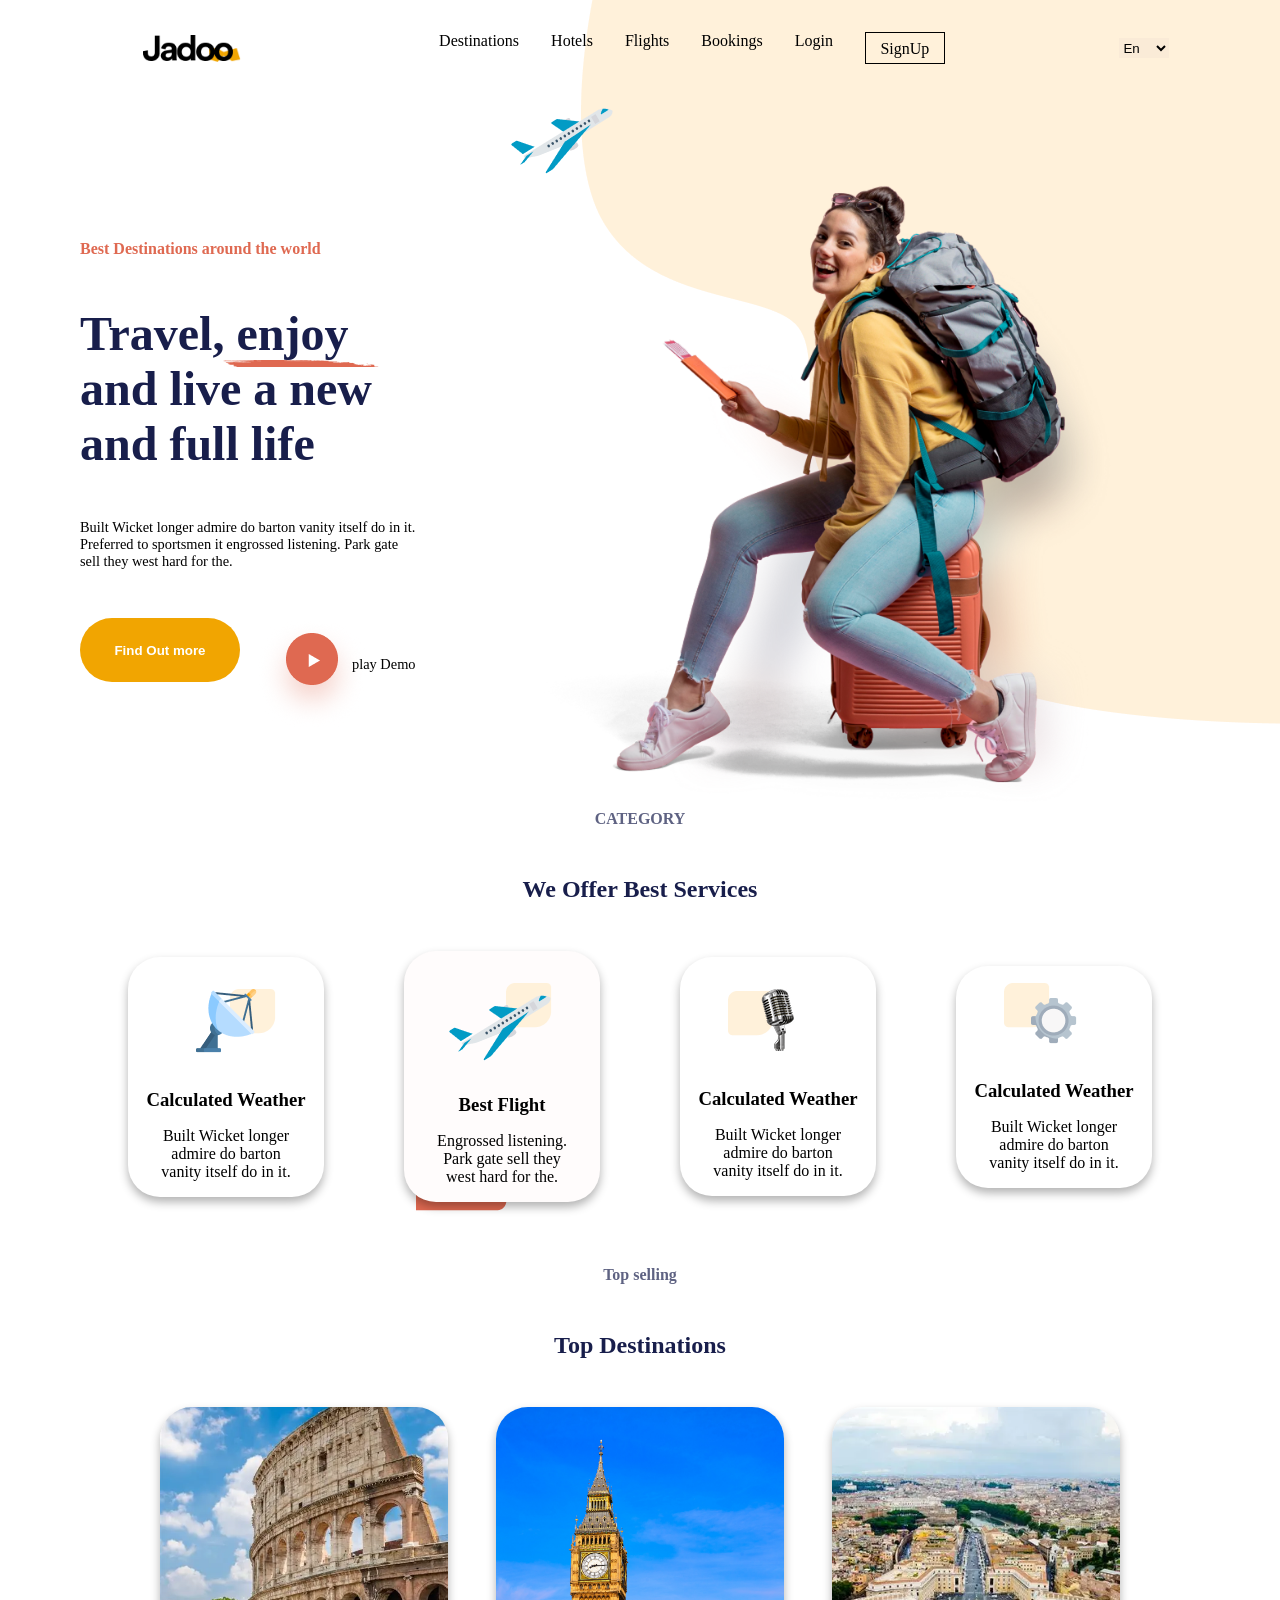
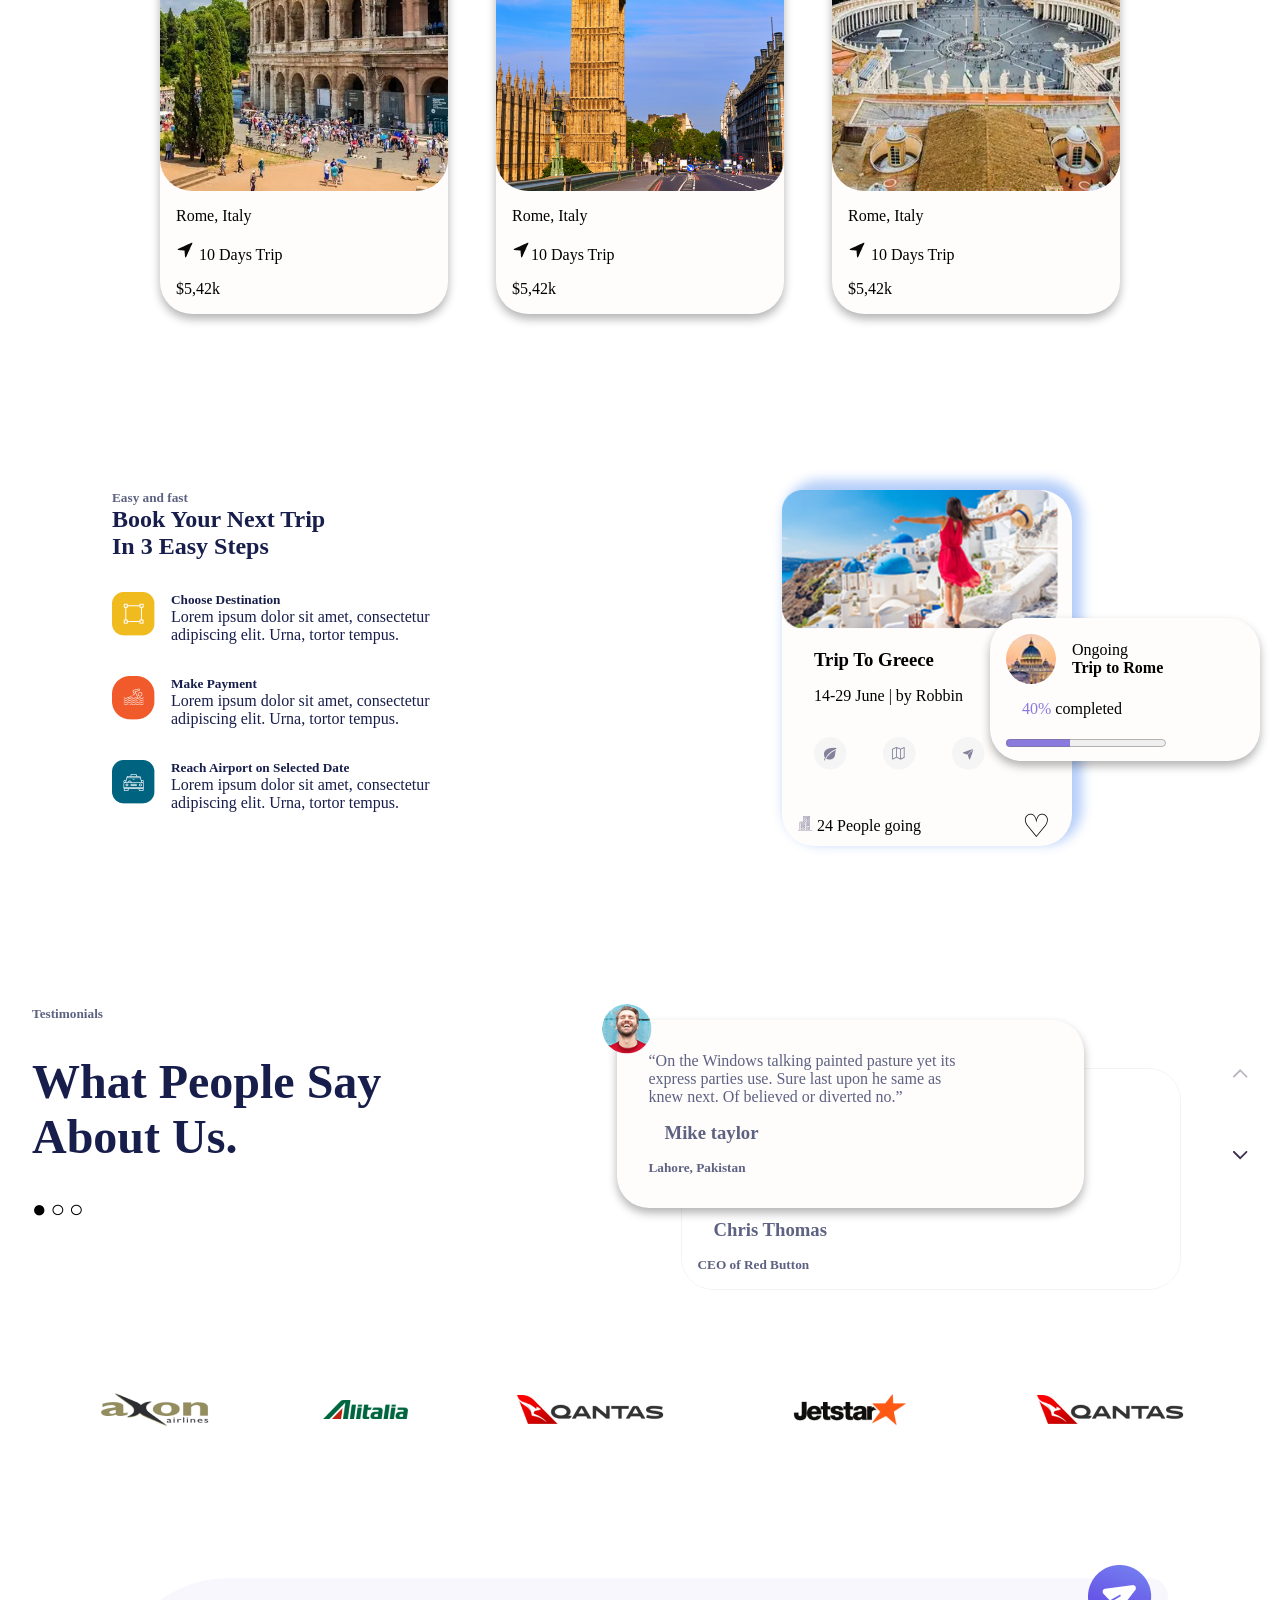
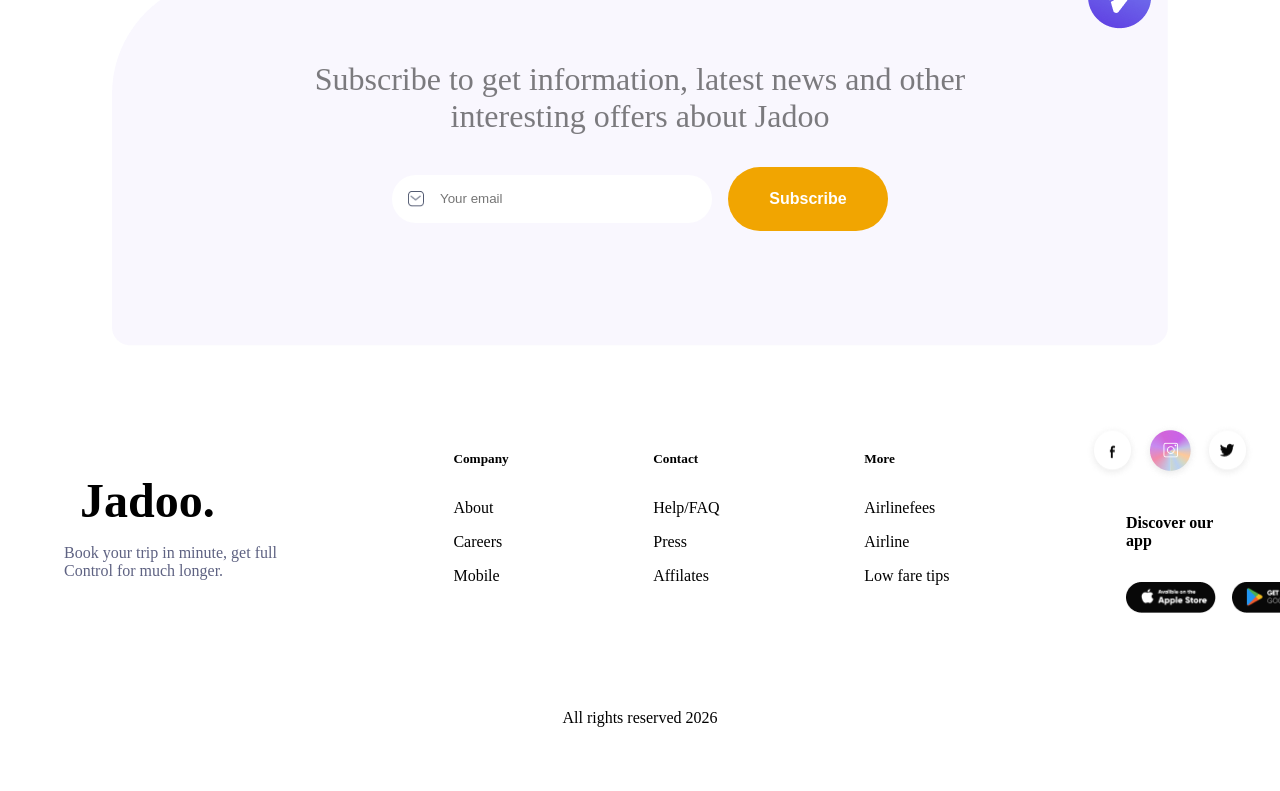
==== commit 0fcb7a63: "Refined desktop navigation, logo, language selector, and signup button. Adjusted hero banner spacing" ====
--- a/pages/index.html
+++ b/pages/index.html
@@ -26,7 +26,7 @@
                 <li> <a href="">Flights</a></li>
                 <li> <a href=""> Bookings</a></li>
                 <li> <a href=""> Login</a></li>
-                <li class="signUp"> <a href=""> SignUp</a> </li>
+                <li class="signUp"><button type="button">SignUp</button></li>
             </ul>
             <div class="lang zIndex-1">
                 <select name="language" id="" class="langSelector">
@@ -39,34 +39,34 @@
             <img src="../assets/image/Decore.png" alt="" class="decorIMG">
             <img src="../assets/image/plane.png" alt="" class="PlaneIMG">
         </div>
- <!-- Responsive navbar -->
-
-  <section class="mobileMenue display-mobile-none">
-    <img src="../assets/image/Jadoo.png" alt="jadoo logo" class="logo">
-        <a href="#mobileNav" class="menuBTN" aria-label="Open menu">
+        <!-- Responsive navbar -->
+
+        <section class="mobileMenu display-mobile-none">
+            <img src="../assets/image/Jadoo.png" alt="jadoo logo" class="logo">
+            <a href="#mobileNav" class="menuBTN" aria-label="Open menu">
                 <img src="../assets/image/menue.png" alt="">
-        </a>
-        <nav id="mobileNav" aria-label="Mobile navigation">
-            <a href="#" class="closeMenu" aria-label="Close menu">
-                <img src="../assets/image/exit menue.png" alt="">
             </a>
-        
-         <ul class="">
-                <li> <a href="">Destinations</a></li>
-                <li> <a href="">Hotels</a></li>
-                <li> <a href="">Flights</a></li>
-                <li> <a href=""> Bookings</a></li>
-                <li> <a href=""> Login</a></li>
-                <li class="signUp"> <a href=""> SignUp</a> </li>
-            </ul>
-            <div class="lang">
-                <select name="language" id="" class="langSelector">
-                    <option value="En" selected>En</option>
-                    <option value="Fa">Fa</option>
-                </select>
-            </div>
-    </nav>
-  </section>
+            <nav id="mobileNav" aria-label="Mobile navigation">
+                <a href="#" class="closeMenu" aria-label="Close menu">
+                    <img src="../assets/image/exit menue.png" alt="">
+                </a>
+
+                <ul class="">
+                    <li> <a href="">Destinations</a></li>
+                    <li> <a href="">Hotels</a></li>
+                    <li> <a href="">Flights</a></li>
+                    <li> <a href=""> Bookings</a></li>
+                    <li> <a href=""> Login</a></li>
+                    <li class="signUp"><button type="button">SignUp</button></li>
+                </ul>
+                <div class="lang">
+                    <select name="language" id="" class="langSelector">
+                        <option value="En" selected>En</option>
+                        <option value="Fa">Fa</option>
+                    </select>
+                </div>
+            </nav>
+        </section>
 
         <!-- banner -->
         <section class="bnnerSection">
@@ -75,7 +75,8 @@
                     Best Destinations around the world
                 </h6>
                 <h1>
-                    Travel, <span class="underline-text zIndex-1">enjoy<img src="../assets/image/underline.png" alt="" class="underline"></span> <br>
+                    Travel, <span class="underline-text zIndex-1">enjoy<img src="../assets/image/underline.png" alt=""
+                            class="underline"></span> <br>
                     and live a new <br>
                     and full life
                 </h1>
@@ -176,7 +177,8 @@
                         class="d-block border-radius2 w-100 aspect-ratio1 object-fit-cover">
                     <p class=" margin-1"> Rome, Italy </p>
 
-                    <p class="margin-1"> <span> <img src="../assets/image/navigation 1.png" alt=""> 10 Days Trip</span></p>
+                    <p class="margin-1"> <span> <img src="../assets/image/navigation 1.png" alt=""> 10 Days Trip</span>
+                    </p>
                     <p class="margin-1">$5,42k</p>
                 </div>
                 <div class="card2 box-shadow-1 background-color border-radius2  f-1">
@@ -184,7 +186,8 @@
                         class="d-block border-radius2 w-100 aspect-ratio1 object-fit-cover">
                     <p class=" margin-1"> Rome, Italy </p>
 
-                    <p class="margin-1"> <span> <img src="../assets/image/navigation 1.png" alt=""></span>10 Days Trip </p>
+                    <p class="margin-1"> <span> <img src="../assets/image/navigation 1.png" alt=""></span>10 Days Trip
+                    </p>
                     <p class="margin-1">$5,42k</p>
                 </div>
                 <div class="card3 box-shadow-1 background-color border-radius2  f-1">
@@ -192,7 +195,8 @@
                         class="d-block border-radius2 w-100 aspect-ratio1 object-fit-cover">
                     <p class=" margin-1"> Rome, Italy </p>
 
-                    <p class="margin-1"> <span> <img src="../assets/image/navigation 1.png" alt=""></span> 10 Days Trip</p>
+                    <p class="margin-1"> <span> <img src="../assets/image/navigation 1.png" alt=""></span> 10 Days Trip
+                    </p>
                     <p class="margin-1">$5,42k</p>
                 </div>
             </div>
@@ -214,10 +218,10 @@
 
                     <div class="step d-flex f-dir-row gap1">
 
-                
+
                         <div class="icon">
                             <img src="../assets/image/icon1.png" alt="Choose destination icon" class="">
-                        </div> 
+                        </div>
 
                         <div class="step-content text-color1">
                             <h5>Choose Destination</h5>
@@ -243,7 +247,7 @@
                         </div>
 
                     </div>
-                    <div class="step d-flex f-dir-row gap1" >
+                    <div class="step d-flex f-dir-row gap1">
 
                         <div class="icon">
                             <img src="../assets/image/icon3.png" alt="Airport icon" class="">
@@ -258,12 +262,12 @@
                         </div>
 
                     </div>
-                   
+
                 </div>
             </div>
             <!-- second box -->
             <div class="second-part pos-rel padding-right">
-<!-- box1 -->
+                <!-- box1 -->
                 <div class="box1 border-radius2 background-color pos-rel box-shadow-2">
                     <div class="trip-image">
                         <img src="../assets/image/box image.png" alt="Trip to Greece" class="w-95">
@@ -274,8 +278,8 @@
                         <p class="margin-top1">
                             14-29 June | by Robbin
                         </p>
-                   </div>
-                   <div class="trip-icons margin-1 ">
+                    </div>
+                    <div class="trip-icons margin-1 ">
 
                         <img src="../assets/image/LEAF.png" alt="Nature" class="padding-1">
                         <img src="../assets/image/map icon.png" alt="Map" class="padding-1 ">
@@ -290,141 +294,145 @@
                         <button class="favoriteBTN" type="button" aria-label="Add trip to favorites">&#9825;</button>
                     </div>
                 </div>
-<!-- Box 2 -->
+                <!-- Box 2 -->
                 <div class="box2 border-radius2 background-color pos-abs  top-left4 box-shadow-1 w-70 h-1 padding-1 ">
                     <div class="box2-content d-flex f-dir-row align-items-center gap1 ">
                         <img src="../assets/image/box2.png" alt="Rome trip image" class="d-inline-block w-h-round">
                         <div class="d-flex f-dir-col ">
-                             <p class="ongoing-label">Ongoing</p>
-                        <h4 class="rome-trip-label">Trip to Rome</h4>
-                        </div>
-                       
-                    </div>
-                   <p class="progressCount margin-0 padding-1">
+                            <p class="ongoing-label">Ongoing</p>
+                            <h4 class="rome-trip-label">Trip to Rome</h4>
+                        </div>
+
+                    </div>
+                    <p class="progressCount margin-0 padding-1">
                         <span class="purple-color">40%</span> completed
-                   </p>
+                    </p>
                     <progress max="100" value="40" class="progressBar purple-color"></progress>
                 </div>
 
-            
-            </div>
-
-
-        </section>
-<!-- Testemonial -->
- <section class="Testimonials padding-1 d-flex f-dir-row gap3 justify-content-space align-items-center  ">
-    <div class="rightSide f-1">
-        <h5 class=" margin-1 text-color2">Testimonials</h5>
-        <p class="padding-1 text-color1 font-size4">What People Say <br>
-            About Us.</p>
-            <div class="dots padding-1">
-            <span class="font-size1">&#9679;</span>
-            <span class="font-size1">&cir;</span>
-            <span class="font-size1">&cir;</span>
-            </div>
-            
-    </div>
-    
-    <div class="secondBox f-1 pos-rel zIndex-1 ">
-        <div class="testemonialCard w-fit pos-rel background-color border-radius2 box-shadow-1 padding-2 zIndex-1">
-            <img src="../assets/image/comment.png" alt="User Profile" class="w-h-round pos-abs top-right5 zIndex-1">
-            <p class="text-color2 padding-right">“On the Windows talking painted pasture yet its <br>
-                 express parties use. Sure last upon he same as <br>
-                 knew next. Of believed or diverted no.”</p>
-                 <h3 class="margin-1 text-color2">
-                    Mike taylor
-                 </h3 >
-                 <h5 class="testimonial-location text-color2">Lahore, Pakistan</h5>
-        </div>
-            <div class="underBox pos-abs border top-bottom6 margin-0 border-radius2 padding-1 ">
-                 <p class="text-color2 padding-2">“On the Windows talking painted pasture yet its <br>
-                 express parties use. Sure last upon he same as <br>
-                 knew next. Of believed or diverted no.”</p>
-                 <h3 class="margin-1 text-color2">
-                  Chris Thomas
-                 </h3 >
-                  <h5 class="testimonial-location text-color2">CEO of Red Button</span>
-                 </div>
-    </div>
-    <div class="arrow d-flex f-dir-col gap4 margin-0 padding-1">
-        <span><img src="../assets/image/Vector 2.png" alt=""></span>
-        <span><img src="../assets/image/Vector 3.png" alt=""></span>
-    </div>
- </section>
-<!--Logo Section -->
-<section>
-   <div class="d-flex f-dir-row align-items-center justify-content-space padding-6 ">
-     <img src="../assets/image/logo1.png" alt="">
-    <img src="../assets/image/logo2.png" alt="">
-    <img src="../assets/image/logo3.png" alt="">
-    <img src="../assets/image/logo4.png" alt="">
-    <img src="../assets/image/logo5.png" alt="">
-   </div>
-</section>
-<!-- Subscribe -->
- <section class="subscribtion pos-rel">
-    <img src="../assets/image/send Icon.png" alt="" class="sendIcon pos-abs right-top8">
-    <div>
-        <p class="">Subscribe to get information, latest news and other <br>
-interesting offers about Jadoo</p>
-    </div>
-    <div class="email-area pos-rel padding-2">
-    <span class="pos-abs left7 email-icon">
-        <img src="../assets/image/email.png" alt="">
-    </span>
-
-    <input type="text" placeholder="Your email">
-    <button type="button" class="bannerBTN font-size2">Subscribe</button>
-</div>
- </section>
-<!-- Info Section -->
- <section class="infoContainer  margin-2 d-flex f-dir-row justify-content-space align-items-center">
-    <div class="name-container padding-2">
-        <h2 class="margin-1 font-size4">Jadoo.</h2>
-        <p class="text-color2">Book your trip in minute, get full <br>
-Control for much longer.
-</p>
-    </div>
-    <div class="company d-flex gap2 f-dir-col ">
-        <h5>Company</h5>
-        <ul class="list-style-none d-flex gap1 f-dir-col ">
-            
-            <li>About</li>
-            <li>Careers</li>
-            <li>Mobile</li>
-        </ul>
-    </div>
-    <div class="contact d-flex gap2 f-dir-col ">
-        <h5>Contact</h5>
-        <ul class=" list-style-none  d-flex gap1 f-dir-col">  
-            <li>Help/FAQ</li>
-            <li>Press</li>
-            <li>Affilates</li>
-        </ul>
-    </div>
-    <div class="more d-flex gap2 f-dir-col">
-         <h5 class="">More</h5>
-        <ul class="list-style-none  d-flex gap1 f-dir-col">    
-            <li>Airlinefees</li>
-            <li>Airline</li>
-            <li>Low fare tips</li>
-        </ul>
-    </div>
-    <div class="logo d-flex f-dir-col gap2">
-        <div class="d-flex f-dir-row justify-content-center ">
-            <img src="../assets/image/facebook.png" alt="">
-            <img src="../assets/image/Social.png" alt="">
-            <img src="../assets/image/Social (1).png" alt="">
-        </div>
-        <div class="d-flex f-dir-col align-items-center gap2">
-            <h4>Discover our app</h4>
-            <div class="d-flex f-dir-row gap1">
-          <img src="../assets/image/Play Store.png" alt="">
-            <img src="../assets/image/Google Play.png" alt=""></div>
-          
-        </div>
-    </div>
- </section>
+
+            </div>
+
+
+        </section>
+        <!-- Testemonial -->
+        <section class="Testimonials padding-1 d-flex f-dir-row gap3 justify-content-space align-items-center  ">
+            <div class="rightSide f-1">
+                <h5 class=" margin-1 text-color2">Testimonials</h5>
+                <p class="padding-1 text-color1 font-size4">What People Say <br>
+                    About Us.</p>
+                <div class="dots padding-1">
+                    <span class="font-size1">&#9679;</span>
+                    <span class="font-size1">&cir;</span>
+                    <span class="font-size1">&cir;</span>
+                </div>
+
+            </div>
+
+            <div class="secondBox f-1 pos-rel zIndex-1 ">
+                <div
+                    class="testemonialCard w-fit pos-rel background-color border-radius2 box-shadow-1 padding-2 zIndex-1">
+                    <img src="../assets/image/comment.png" alt="User Profile"
+                        class="w-h-round pos-abs top-right5 zIndex-1 userProfile">
+                    <p class="text-color2 padding-right">“On the Windows talking painted pasture yet its <br>
+                        express parties use. Sure last upon he same as <br>
+                        knew next. Of believed or diverted no.”</p>
+                    <h3 class="margin-1 text-color2">
+                        Mike taylor
+                    </h3>
+                    <h5 class="testimonial-location text-color2">Lahore, Pakistan</h5>
+                </div>
+                <div class="underBox pos-abs border top-bottom6 margin-0 border-radius2 padding-1 ">
+                    <p class="text-color2 padding-2">“On the Windows talking painted pasture yet its <br>
+                        express parties use. Sure last upon he same as <br>
+                        knew next. Of believed or diverted no.”</p>
+                    <h3 class="margin-1 text-color2">
+                        Chris Thomas
+                    </h3>
+                    <h5 class="testimonial-location text-color2">CEO of Red Button</span>
+                </div>
+            </div>
+            <div class="arrow d-flex f-dir-col gap4 margin-0 padding-1">
+                <span><img src="../assets/image/Vector 2.png" alt=""></span>
+                <span><img src="../assets/image/Vector 3.png" alt=""></span>
+            </div>
+        </section>
+        <!--Logo Section -->
+        <section class="logo-container">
+            <div class="d-flex f-dir-row align-items-center justify-content-space padding-6 ">
+                <img src="../assets/image/logo1.png" alt="">
+                <img src="../assets/image/logo2.png" alt="">
+                <img src="../assets/image/logo3.png" alt="">
+                <img src="../assets/image/logo4.png" alt="">
+                <img src="../assets/image/logo5.png" alt="">
+            </div>
+        </section>
+        <!-- Subscribe -->
+        <section class="subscribtion pos-rel">
+            <img src="../assets/image/send Icon.png" alt="" class="sendIcon pos-abs right-top8">
+            <div>
+                <p class="">Subscribe to get information, latest news and other <br>
+                    interesting offers about Jadoo</p>
+            </div>
+            <div class="email-area pos-rel padding-2">
+                <div class="email-field">
+                    <span class="email-icon">
+                        <img src="../assets/image/email.png" alt="">
+                    </span>
+                    <input type="text" placeholder="Your email" class="emailInput">
+                </div>
+                <button type="button" class="bannerBTN font-size2">Subscribe</button>
+            </div>
+        </section>
+        <!-- Info Section -->
+        <section class="infoContainer  margin-2 d-flex f-dir-row justify-content-space align-items-center">
+            <div class="name-container padding-2">
+                <h2 class="margin-1 font-size4">Jadoo.</h2>
+                <p class="text-color2">Book your trip in minute, get full <br>
+                    Control for much longer.
+                </p>
+            </div>
+            <div class="company d-flex gap2 f-dir-col ">
+                <h5>Company</h5>
+                <ul class="list-style-none d-flex gap1 f-dir-col ">
+
+                    <li>About</li>
+                    <li>Careers</li>
+                    <li>Mobile</li>
+                </ul>
+            </div>
+            <div class="contact d-flex gap2 f-dir-col ">
+                <h5>Contact</h5>
+                <ul class=" list-style-none  d-flex gap1 f-dir-col">
+                    <li>Help/FAQ</li>
+                    <li>Press</li>
+                    <li>Affilates</li>
+                </ul>
+            </div>
+            <div class="more d-flex gap2 f-dir-col">
+                <h5 class="">More</h5>
+                <ul class="list-style-none  d-flex gap1 f-dir-col">
+                    <li>Airlinefees</li>
+                    <li>Airline</li>
+                    <li>Low fare tips</li>
+                </ul>
+            </div>
+            <div class="logo d-flex f-dir-col gap2">
+                <div class="d-flex f-dir-row justify-content-center ">
+                    <img src="../assets/image/facebook.png" alt="">
+                    <img src="../assets/image/Social.png" alt="">
+                    <img src="../assets/image/Social (1).png" alt="">
+                </div>
+                <div class="d-flex f-dir-col align-items-center gap2">
+                    <h4>Discover our app</h4>
+                    <div class="d-flex f-dir-row gap1">
+                        <img src="../assets/image/Play Store.png" alt="">
+                        <img src="../assets/image/Google Play.png" alt="">
+                    </div>
+
+                </div>
+            </div>
+        </section>
 
     </main>
     <footer class="padding-2 text-center margin-2">
@@ -432,4 +440,4 @@
     </footer>
 </body>
 
-</html>
+</html>
--- a/pages/Styles/style.css
+++ b/pages/Styles/style.css
@@ -66,6 +66,16 @@
    text-align: center;
    line-height: 2rem;
 }
+.signUp button{
+    width: 100%;
+    height: 100%;
+    border: 0;
+    padding: 0;
+    background: transparent;
+    color: inherit;
+    font: inherit;
+    cursor: pointer;
+}
 .langSelector{
     border: none;
     width: 50px;
@@ -74,7 +84,7 @@
 }
 .langSelector:hover{
     cursor: pointer;
-    background-color: azure;
+    background-color: #181E4B;
     transition: all 0.3s ease-in;
 }
 
@@ -209,10 +219,18 @@
     justify-content: center;
     gap: 1rem;
 }
+.email-field{
+    position: relative;
+}
 .email-icon{
     display: flex;
     align-items: center;
     pointer-events: none;
+    position: absolute;
+    left: 1rem;
+    top: 50%;
+    transform: translateY(-50%);
+    z-index: 1;
 }
 .email-icon img{
     width: 1rem;
@@ -451,6 +469,20 @@
 }
 .box-shadow-2{
     box-shadow: 6px -6px 12px 4px rgba(11, 93, 235, 0.3);
+}
+
+
+.box1:hover,
+.box2:hover,
+.testemonialCard:hover,
+.underBox:hover{
+    transform: translateX(1rem);
+}
+.card1:hover,
+.card2:hover,
+.card3:hover,
+.card4:hover:hover{
+     transform: translatey(1rem);
 }
 
 .border{
@@ -567,7 +599,7 @@
     .headerDecor{
         display: none;
     }
-    .mobileMenue{
+    .mobileMenu{
         position: relative;
         z-index: 1000;
         display: flex;
@@ -575,7 +607,7 @@
         justify-content: space-between;
         padding: 0.75rem 1rem;
     }
-    .mobileMenue .logo{
+    .mobileMenu .logo{
         width: 20%;
         margin: 0;
         padding: 1rem;
@@ -592,7 +624,7 @@
     .menuBTN img{
         width: 2rem;
     }
-    .mobileMenue nav{
+    .mobileMenu nav{
         position: fixed !important;
         z-index: 1001;
         inset: 0 0 0 auto;
@@ -606,21 +638,30 @@
         max-width: calc(100vw - 4rem);
         height: 100vh;
         padding: 1.5rem;
-        background: rgba(255, 243, 214, 0.94);
+        background:#df6951ad;
         box-shadow: -0.5rem 0 2rem rgba(24, 30, 75, 0.18);
         transform: translateX(100%);
         visibility: hidden;
         pointer-events: none;
         transition: transform 0.25s ease-in;
     }
-    .mobileMenue nav:target{
+    .mobileMenu nav:target{
         transform: translateX(0);
         visibility: visible;
         pointer-events: auto;
     }
-    .mobileMenue .lang{
+    .mobileMenu .lang{
         display: block;
-    }
+        ;
+    }
+    .mobileMenu .langSelector{
+        background-color: #F1A501;
+        border-radius: 0.5rem;
+    }
+   .mobileMenu .langSelector:hover {
+    background-color: #181E4B;
+    color: white;
+}
     .closeMenu{
         align-self: flex-end;
         width: 2.25rem;
@@ -631,24 +672,34 @@
     .closeMenu img{
         width: 1.5rem;
     }
-    .mobileMenue ul{
+    .mobileMenu ul{
         display: flex;
         flex-direction: column;
         align-items: stretch;
         gap: 1.25rem;
         list-style: none;
     }
-    .mobileMenue li a{
+    .mobileMenu li a{
         color: black;
         display: block;
         font-size: 1rem;
         text-decoration: none;
     }
-    .mobileMenue .signUp{
-        width: auto;
-        height: auto;
-        border: 0;
+    .mobileMenu li a:hover{
+        cursor: pointer;
+        color: #F1A501;
+        transform: translateX(0.25rem);
+    }
+    .mobileMenu .signUp{
+        width: 40%;
+        height: 2rem;
+        border: none !important;
+        border-radius: 1rem;
         line-height: normal;
+        background-color: #F1A501;
+    }
+    .mobileMenu .signUp button{
+        height: 2rem;
     }
     .bnnerSection{
         min-height: 30rem;
@@ -753,11 +804,15 @@
     .trip-section,
     .Testimonials,
     .infoContainer{
-        flex-direction: column;
-        align-items: stretch;
+        flex-direction: row;
+        justify-content: center;
+        align-items: center;
         gap: 2rem;
         padding: 2rem 1rem;
         margin: 0;
+    }
+    .Testimonials{
+        padding-bottom: 0;
     }
     .first-part,
     .second-part,
@@ -779,22 +834,65 @@
         width: 100%;
     }
     .testemonialCard{
-        padding: 1.25rem;
-    }
+        padding: 1rem;
+    }
+    .userProfile{
+        top: -1rem;
+        right: 1rem;
+    }
+    .secondBox{
+        width: 60%;
+    }
+    .underBox{
+        position: relative;
+        top: -10rem;
+        left: auto;
+        display: block;
+        margin-top: 1.5rem;
+        margin-bottom: -10rem;
+        padding: 1rem;
+    }
+    .arrow{
+       display: none;
+    }
+    
     .Testimonials .font-size4{
         font-size: 2rem;
     }
+    .logo-container{
+        width: 100%;
+    }
+    .logo-container > div{
+        display: flex;
+        flex-direction: row;
+        flex-wrap: wrap;
+        justify-content: center;
+        align-items: center;
+        gap: 1rem;
+        padding: 1rem;
+        margin: 0;
+    }
     .infoContainer{
-        display: grid;
-        grid-template-columns: repeat(2, minmax(0, 1fr));
-    }
-    .infoContainer .name-container,
+        display: flex;
+        flex-direction: row;
+        flex-wrap: wrap;
+        justify-content: space-between;
+        align-items: flex-start;
+        gap: 1rem;
+    }
+    .infoContainer .name-container{
+        width: 100%;
+        text-align: center;
+    }
+    .infoContainer > .company,
+    .infoContainer > .contact,
+    .infoContainer > .more{
+        width: calc(33.333% - 1rem);
+    }
     .infoContainer > .logo{
-        grid-column: 1 / -1;
-    }
-    .infoContainer .logo{
-        width: auto;
+        width: 100%;
         margin: 0;
+        padding: 2rem;
     }
     .subscribtion{
         border-radius: 2rem;
@@ -802,32 +900,49 @@
         margin: 0 1rem;
     }
     .subscribtion p{
-        font-size: 1.25rem;
+        font-size: 1rem;
     }
     .email-area{
-        flex-wrap: wrap;
-        gap: 0.75rem;
+        flex-wrap: nowrap;
+        gap: 0.5rem;
+        padding: 1rem;
+    }
+    .email-field{
+        width: 20rem;
+        flex-shrink: 0;
     }
     .subscribtion input{
-        width: min(100%, 20rem);
-    }
-    .email-icon,
+        width: 100%;
+        height: 3rem;
+    }
+    .email-area .bannerBTN{
+        width: 7rem;
+        height: 3rem;
+        font-size: 0.8rem;
+        flex-shrink: 0;
+    }
     .sendIcon{
-        display: none;
+        display: block;
+        width: 2rem;
+        right: 1rem;
+        top: -1rem;
+    }
+    .email-icon{
+        left: 1.70rem;
     }
 }
 
 @media (max-width: 480px){
-    .mobileMenue{
+    .mobileMenu{
         align-items: flex-start;
     }
     .nav-desktop{
         display: none;
     }
-    .mobileMenue nav{
+    .mobileMenu nav{
         max-width: 75%;
     }
-    .mobileMenue ul{
+    .mobileMenu ul{
         justify-content: flex-end;
     }
     .bannerBTN{
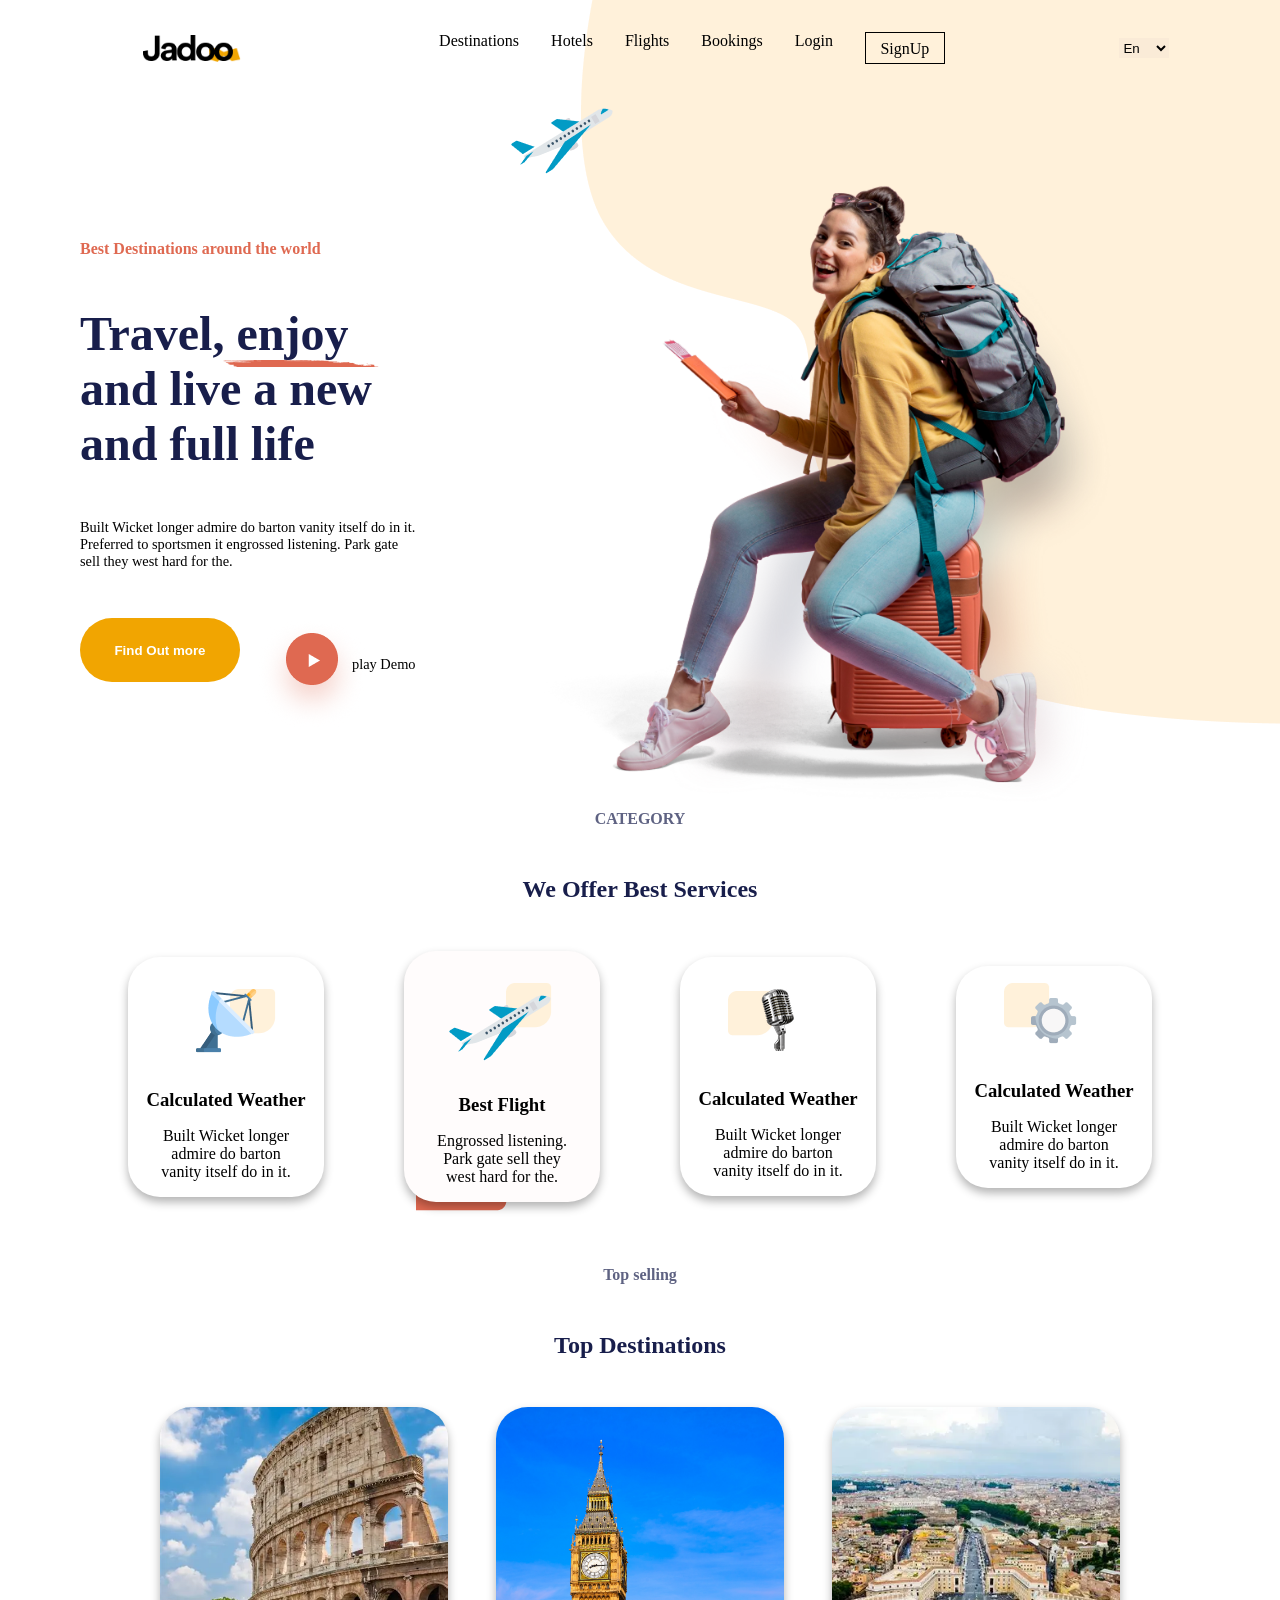
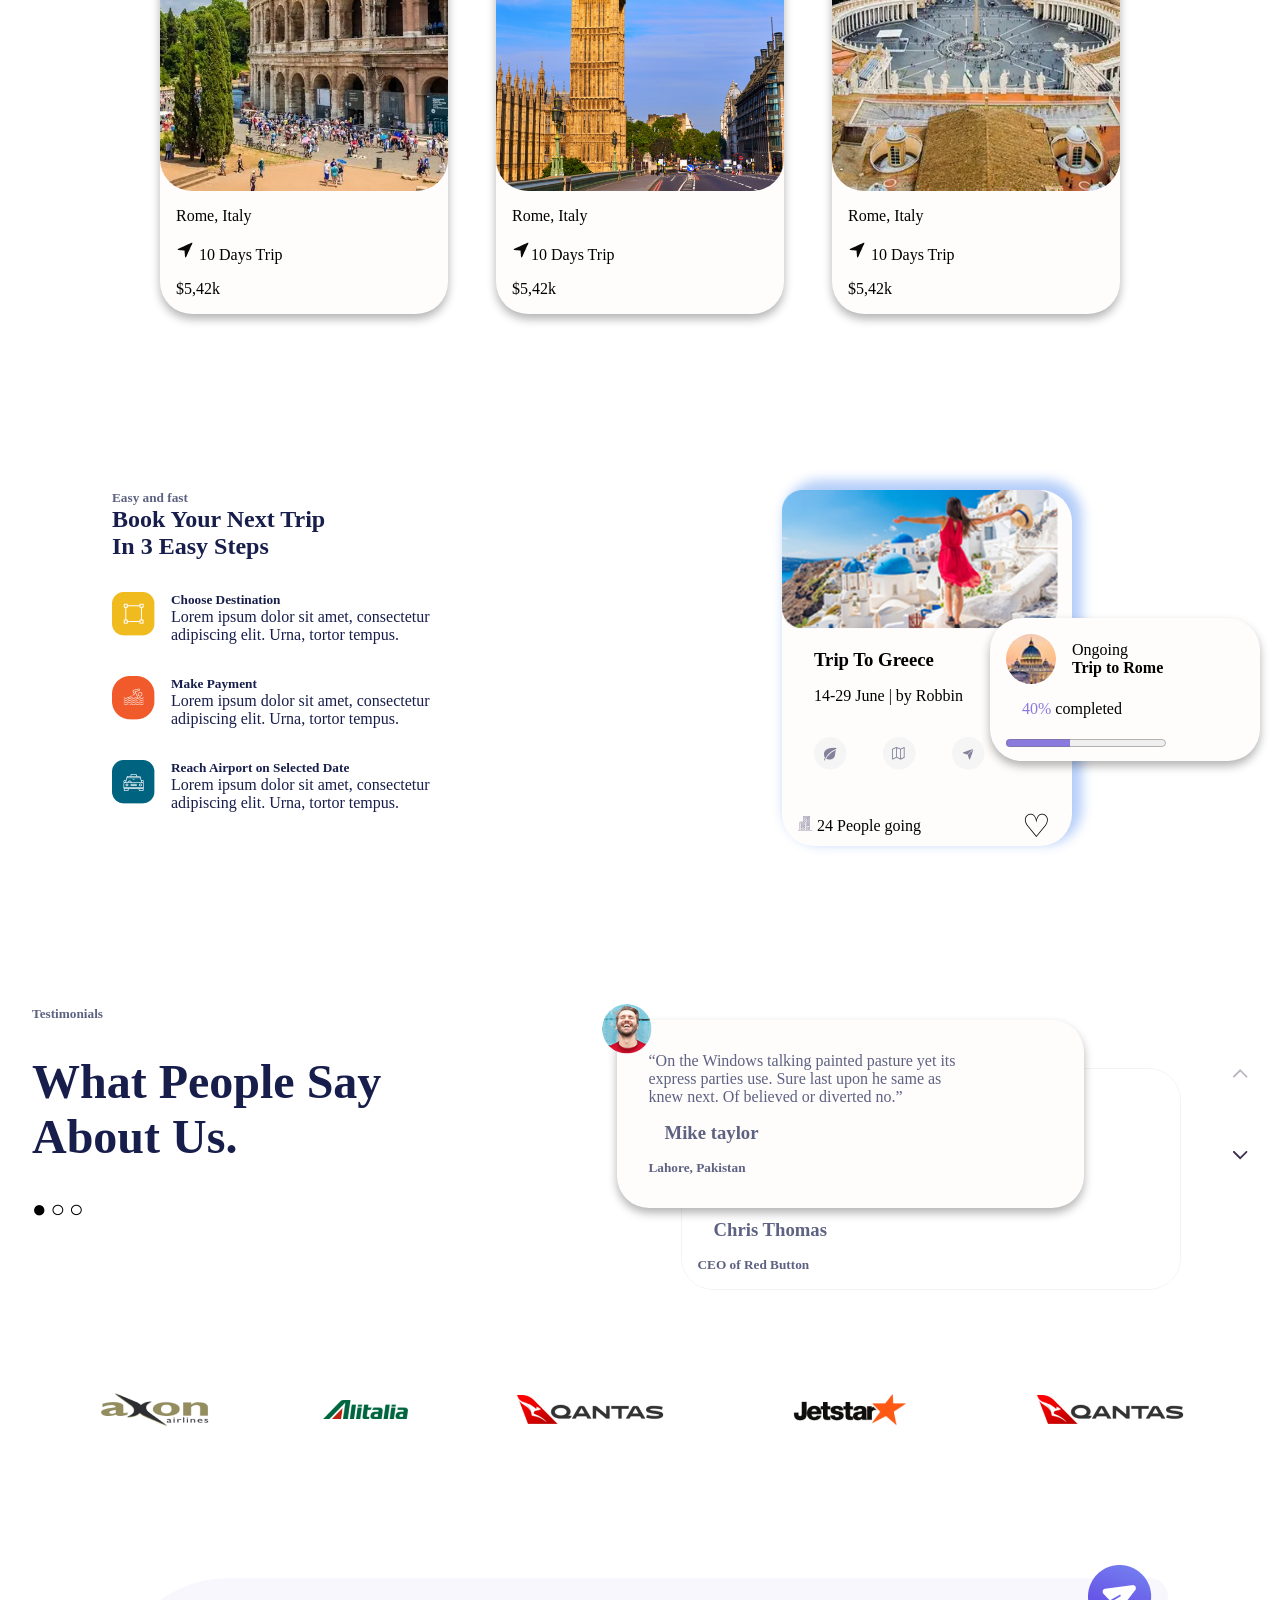
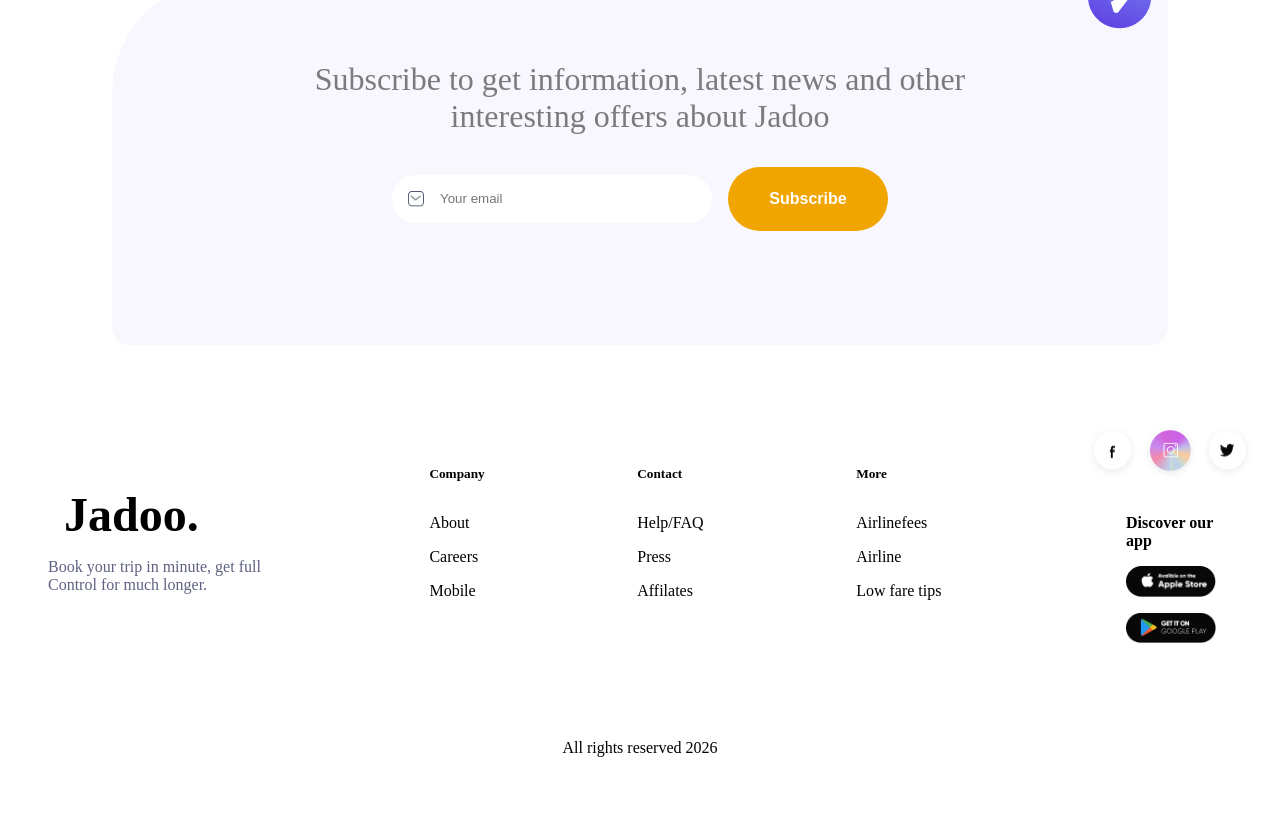
==== commit b0842b62: "Fix the width of info section" ====
--- a/pages/index.html
+++ b/pages/index.html
@@ -385,8 +385,8 @@
             </div>
         </section>
         <!-- Info Section -->
-        <section class="infoContainer  margin-2 d-flex f-dir-row justify-content-space align-items-center">
-            <div class="name-container padding-2">
+        <section class="infoContainer  w-95  margin-2 d-flex f-dir-row justify-content-space align-items-center">
+            <div class="name-container padding-1">
                 <h2 class="margin-1 font-size4">Jadoo.</h2>
                 <p class="text-color2">Book your trip in minute, get full <br>
                     Control for much longer.
@@ -423,9 +423,9 @@
                     <img src="../assets/image/Social.png" alt="">
                     <img src="../assets/image/Social (1).png" alt="">
                 </div>
-                <div class="d-flex f-dir-col align-items-center gap2">
+                <div class="d-flex f-dir-col align-items-center gap1 ">
                     <h4>Discover our app</h4>
-                    <div class="d-flex f-dir-row gap1">
+                    <div class="d-flex f-dir-col gap1">
                         <img src="../assets/image/Play Store.png" alt="">
                         <img src="../assets/image/Google Play.png" alt="">
                     </div>
--- a/pages/Styles/style.css
+++ b/pages/Styles/style.css
@@ -236,6 +236,26 @@
     width: 1rem;
     height: 1rem;
 }
+.box1:hover,
+.box2:hover,
+.testemonialCard:hover,
+.underBox:hover{
+    transform: translateX(1rem);
+}
+.card1:hover,
+.card2:hover,
+.card3:hover,
+.card4:hover:hover{
+     transform: translatey(1rem);
+}
+li:hover{
+    color: #DF6951;
+    transform: translatex(0.25rem);
+}
+a:hover{
+     color: #DF6951;
+}
+
 
 /* classBased style */
 .background-color{
@@ -470,24 +490,10 @@
 .box-shadow-2{
     box-shadow: 6px -6px 12px 4px rgba(11, 93, 235, 0.3);
 }
-
-
-.box1:hover,
-.box2:hover,
-.testemonialCard:hover,
-.underBox:hover{
-    transform: translateX(1rem);
-}
-.card1:hover,
-.card2:hover,
-.card3:hover,
-.card4:hover:hover{
-     transform: translatey(1rem);
-}
-
 .border{
     border: 1px solid rgba(0, 0, 0, 0.048);
 }
+
 
 /* Responsive style */
 @media (max-width: 1200px){
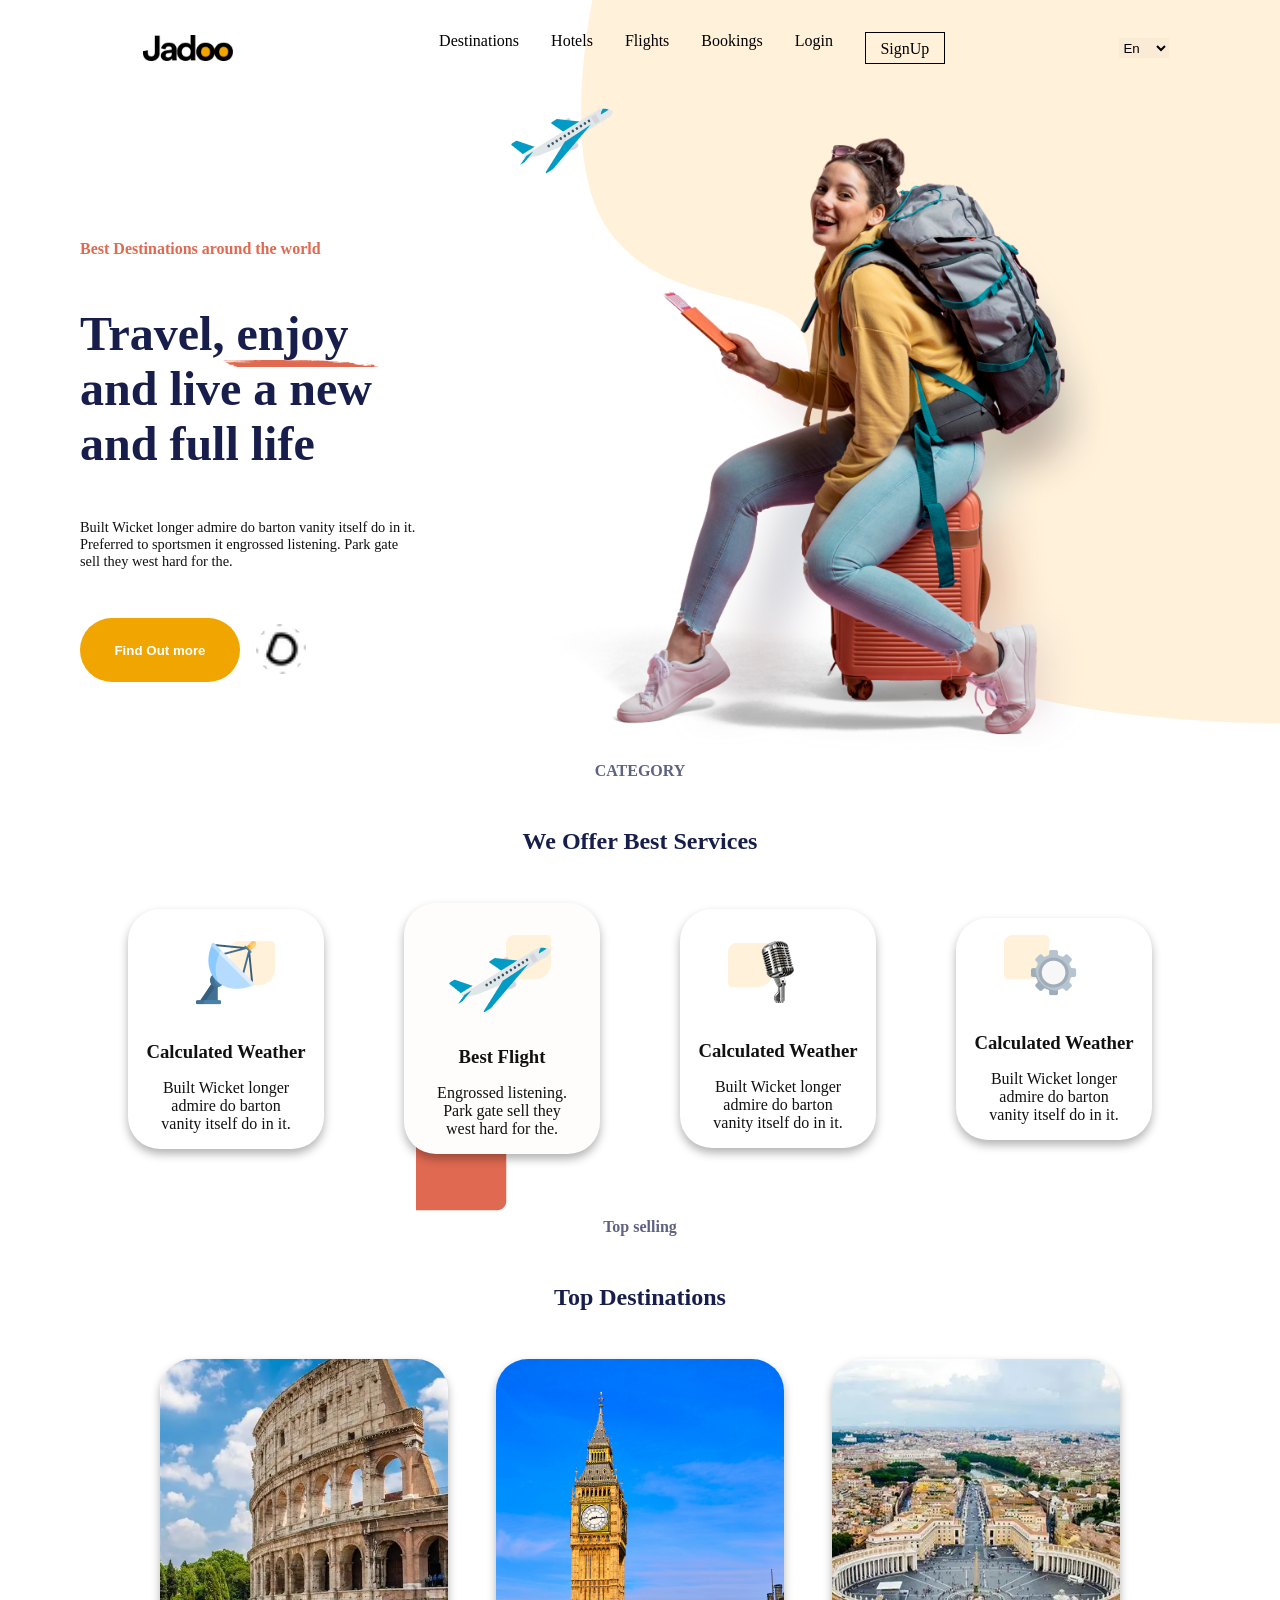
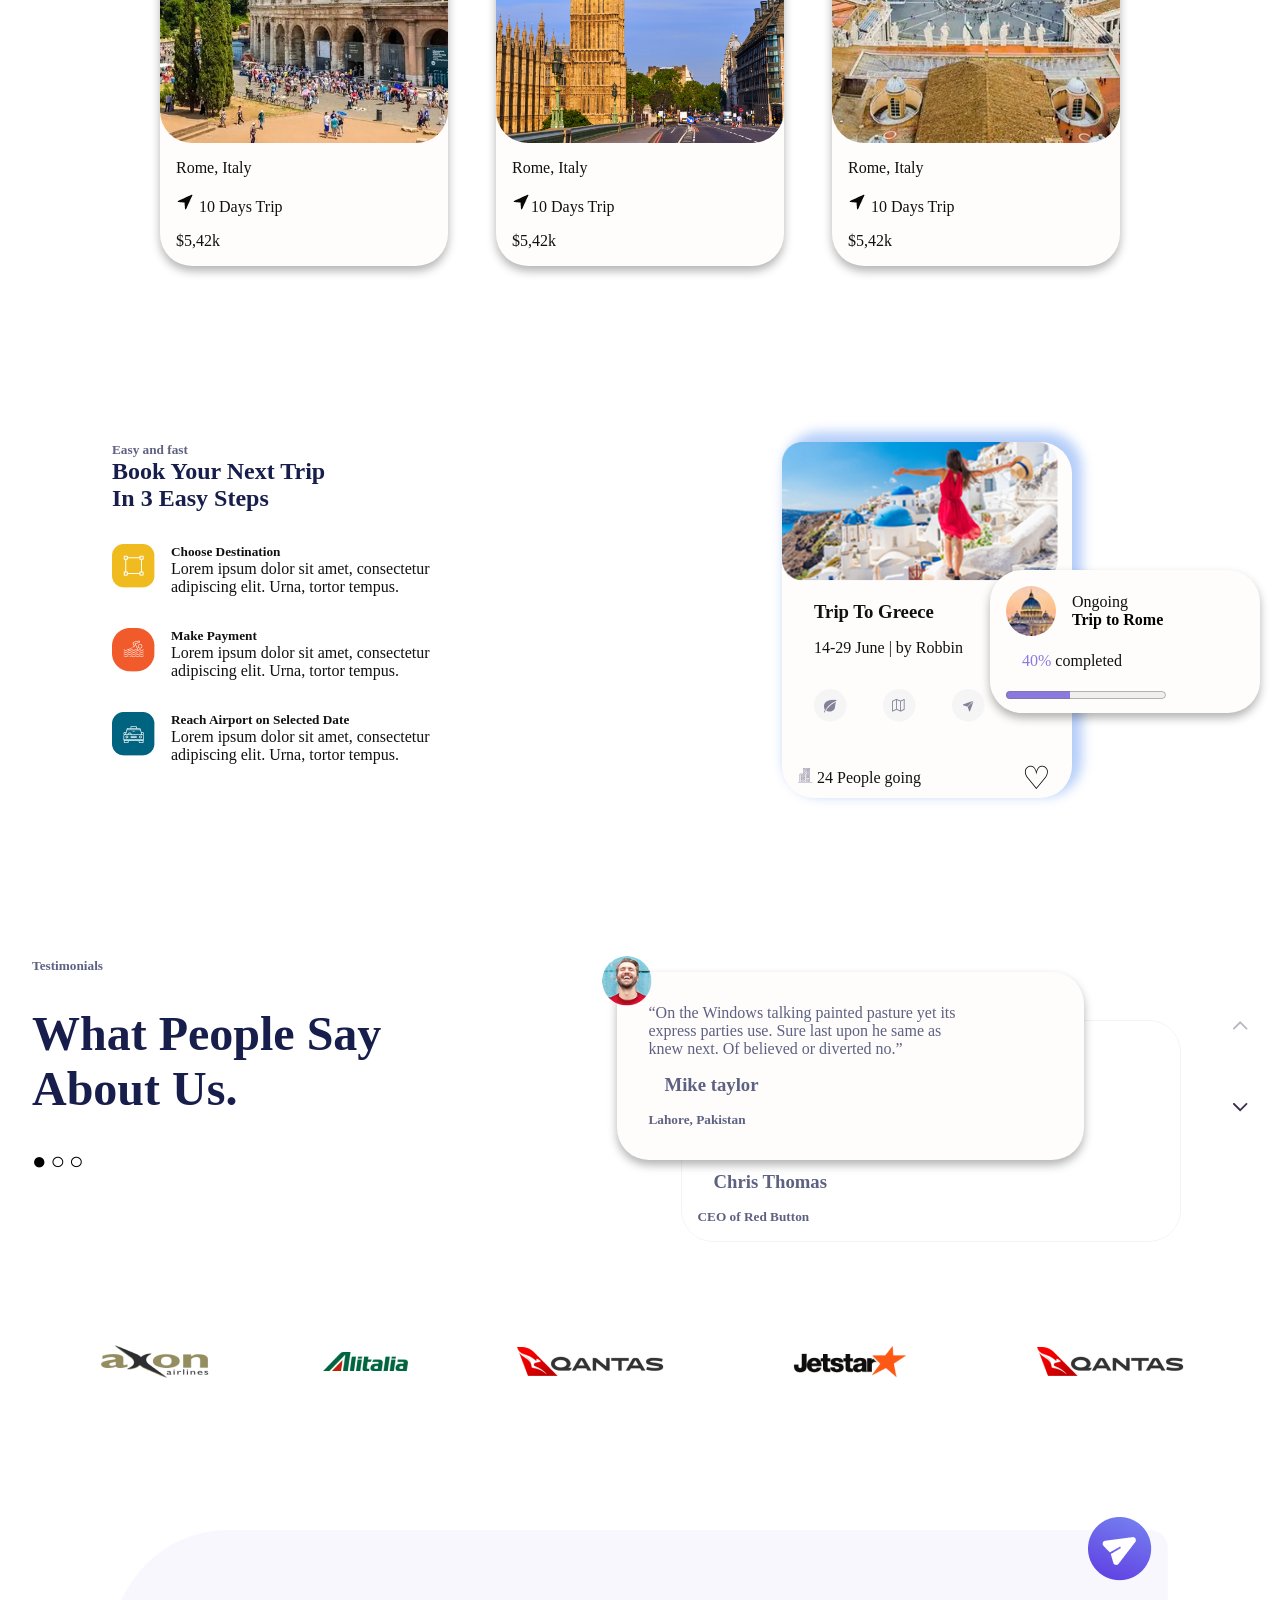
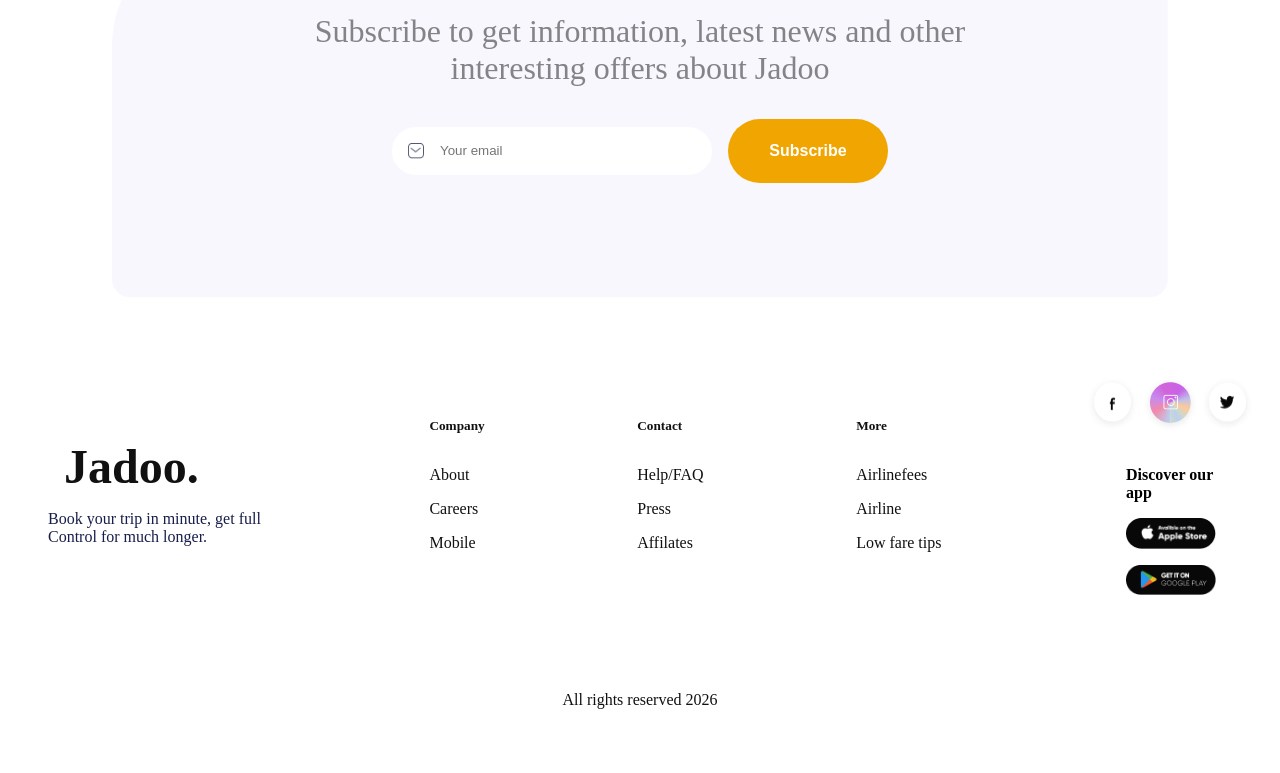
==== commit 3f609406: "I added JavaScript to make the travel agency site more interactive, and updated the HTML and CSS to " ====
--- a/pages/index.html
+++ b/pages/index.html
@@ -7,6 +7,7 @@
     <link rel="stylesheet" href="Styles/style.css">
     <link rel="icon" type="image/png" href="../assets/image/favicon.png?v=2">
     <title>Jadoo Travel Agency</title>
+     <script src="/pages/page.js"defer></script>
 </head>
 
 <body>
@@ -25,8 +26,8 @@
                 <li> <a href="">Hotels</a></li>
                 <li> <a href="">Flights</a></li>
                 <li> <a href=""> Bookings</a></li>
-                <li> <a href=""> Login</a></li>
-                <li class="signUp"><button type="button">SignUp</button></li>
+                <li> <a href="/pages/login.html"> Login</a></li>
+                <li class="signUp"><button type="button"> <a href="/pages/signup.html">  SignUp</a></button></li>
             </ul>
             <div class="lang zIndex-1">
                 <select name="language" id="" class="langSelector">
@@ -56,8 +57,8 @@
                     <li> <a href="">Hotels</a></li>
                     <li> <a href="">Flights</a></li>
                     <li> <a href=""> Bookings</a></li>
-                    <li> <a href=""> Login</a></li>
-                    <li class="signUp"><button type="button">SignUp</button></li>
+                    <li> <a href="/pages/login.html"> Login</a></li>
+                    <button type="button" class="signUp"> <a href="/pages/signup.html">  SignUp</a></button>
                 </ul>
                 <div class="lang">
                     <select name="language" id="" class="langSelector">
@@ -86,8 +87,10 @@
 
                 <div class="bannerdemo">
                     <button class="bannerBTN"> Find Out more</button>
-                    <img src="../assets/image/Play button.png" alt="" class="demoIMG">
-                    <p class="demoText">play Demo</p>
+                    <button onclick="changeMood()" class="moodBTN">
+                         <img src="/assets/image/mood.png" alt="" class="moodPNG">
+                    </button>
+                   
                     <div class="travelIMG">
                         <img src="../assets/image/Traveller 1.png" alt="" class="travelIMG">
                     </div>
@@ -291,7 +294,7 @@
                             <img src="../assets/image/building 1.png" alt="People going">
                             <span>24 People going</span>
                         </p>
-                        <button class="favoriteBTN" type="button" aria-label="Add trip to favorites">&#9825;</button>
+                        <button id="heart" class="favoriteBTN" type="button" aria-label="Add trip to favorites">&#9825;</button>
                     </div>
                 </div>
                 <!-- Box 2 -->
@@ -388,7 +391,7 @@
         <section class="infoContainer  w-95  margin-2 d-flex f-dir-row justify-content-space align-items-center">
             <div class="name-container padding-1">
                 <h2 class="margin-1 font-size4">Jadoo.</h2>
-                <p class="text-color2">Book your trip in minute, get full <br>
+                <p class="text-color1">Book your trip in minute, get full <br>
                     Control for much longer.
                 </p>
             </div>
@@ -417,7 +420,7 @@
                     <li>Low fare tips</li>
                 </ul>
             </div>
-            <div class="logo d-flex f-dir-col gap2">
+            <div class="logo d-flex f-dir-col gap2 " id="mediaLogo">
                 <div class="d-flex f-dir-row justify-content-center ">
                     <img src="../assets/image/facebook.png" alt="">
                     <img src="../assets/image/Social.png" alt="">
@@ -438,6 +441,7 @@
     <footer class="padding-2 text-center margin-2">
         <p>All rights reserved 2026</p>
     </footer>
+ 
 </body>
 
 </html>
--- a/pages/Styles/style.css
+++ b/pages/Styles/style.css
@@ -1,5 +1,5 @@
 *{
-    box-sizing: border-box;
+   box-sizing: border-box;
    margin: 0;
    padding: 0;
    transition: all 0.1s ease-in;
@@ -8,8 +8,53 @@
     min-width: 320px;
     overflow-x: hidden;
 }
+/* Dark & light mood */
+.moodBTN {
+    border: none;
+    background: transparent;
+    padding: 0;
+}
+.moodPNG{
+    width: 50px;
+    border-radius: 5rem;
+}
+
+.darkMood{
+    background-color: #111;
+}
+.darkMood .background-color{
+    background-color: #242424;
+}
+.darkMood,
+.darkMood .infoContainer h5 ,li,
+.darkMood h1,h2,h3,p,
+.darkMood .nav-container a{
+    color: #f5f5f5;
+}
+.darkMood .langSelector{
+    background-color: #242424;
+    color: #f5f5f5;
+}
+.darkMood .category .card-container > div{
+    background-color: #242424;
+    color: #f5f5f5;
+}
+.darkMood .mobileMenu nav{
+    background: #242424;
+}
+.darkMood .nav-desktop li a{
+    color: #514c4c;
+}
+.darkMood .menuBTN img,
+.darkMood .closeMenu img,
+.darkMood .logo{
+    filter: brightness(0) invert(1);
+}
 img{
     max-width: 100%;
+}
+.h1,h2,h3,h5,p,li{
+    color: #111;
 }
 /* Header Style */
 header{
@@ -34,8 +79,8 @@
 .logoColor{
     width: 2rem;
     position: absolute;
-    top: 0.8rem;
-    right: -0.5rem;
+    top: 0.6rem;
+    left:3.5rem ;
     z-index: -1;
 }
 /* Navabr style */
@@ -548,6 +593,20 @@
     .infoContainer{
         gap: 1rem;
     }
+    /* Dark & light mood */
+.moodBTN {
+    border: none;
+    background: transparent;
+    padding: 0;
+}
+.moodPNG{
+    width: 50px;
+    border-radius: 5rem;
+}
+
+.darkMood{
+    background-color: #111;
+}
 }
 
 @media (max-width: 900px){
@@ -598,6 +657,20 @@
         flex-wrap: wrap;
         justify-content: space-evenly;
     }
+    /* Dark & light mood */
+.moodBTN {
+    border: none;
+    background: transparent;
+    padding: 0;
+}
+.moodPNG{
+    width: 50px;
+    border-radius: 5rem;
+}
+
+.darkMood{
+    background-color: #111;
+}
 }
 
 @media (max-width: 700px){
@@ -629,6 +702,10 @@
     }
     .menuBTN img{
         width: 2rem;
+    }
+    .bannerdemo .moodBTN{
+        position: relative;
+        z-index: 2;
     }
     .mobileMenu nav{
         position: fixed !important;
@@ -691,6 +768,9 @@
         font-size: 1rem;
         text-decoration: none;
     }
+    .darkMood .mobileMenu li a{
+        color: #f5f5f5;
+    }
     .mobileMenu li a:hover{
         cursor: pointer;
         color: #F1A501;
@@ -833,7 +913,7 @@
         width: min(100%, 22rem);
     }
     .box2{
-        width: min(90%, 18rem);
+        width: min(90%, 40rem);
     }
     .testemonialCard,
     .underBox{
@@ -952,8 +1032,8 @@
         justify-content: flex-end;
     }
     .bannerBTN{
-        width: 30rem;
-        height: 7rem;
+        width: 9rem;
+        height: 3rem;
         font-size: 0.75rem;
     }
     .infoContainer{
